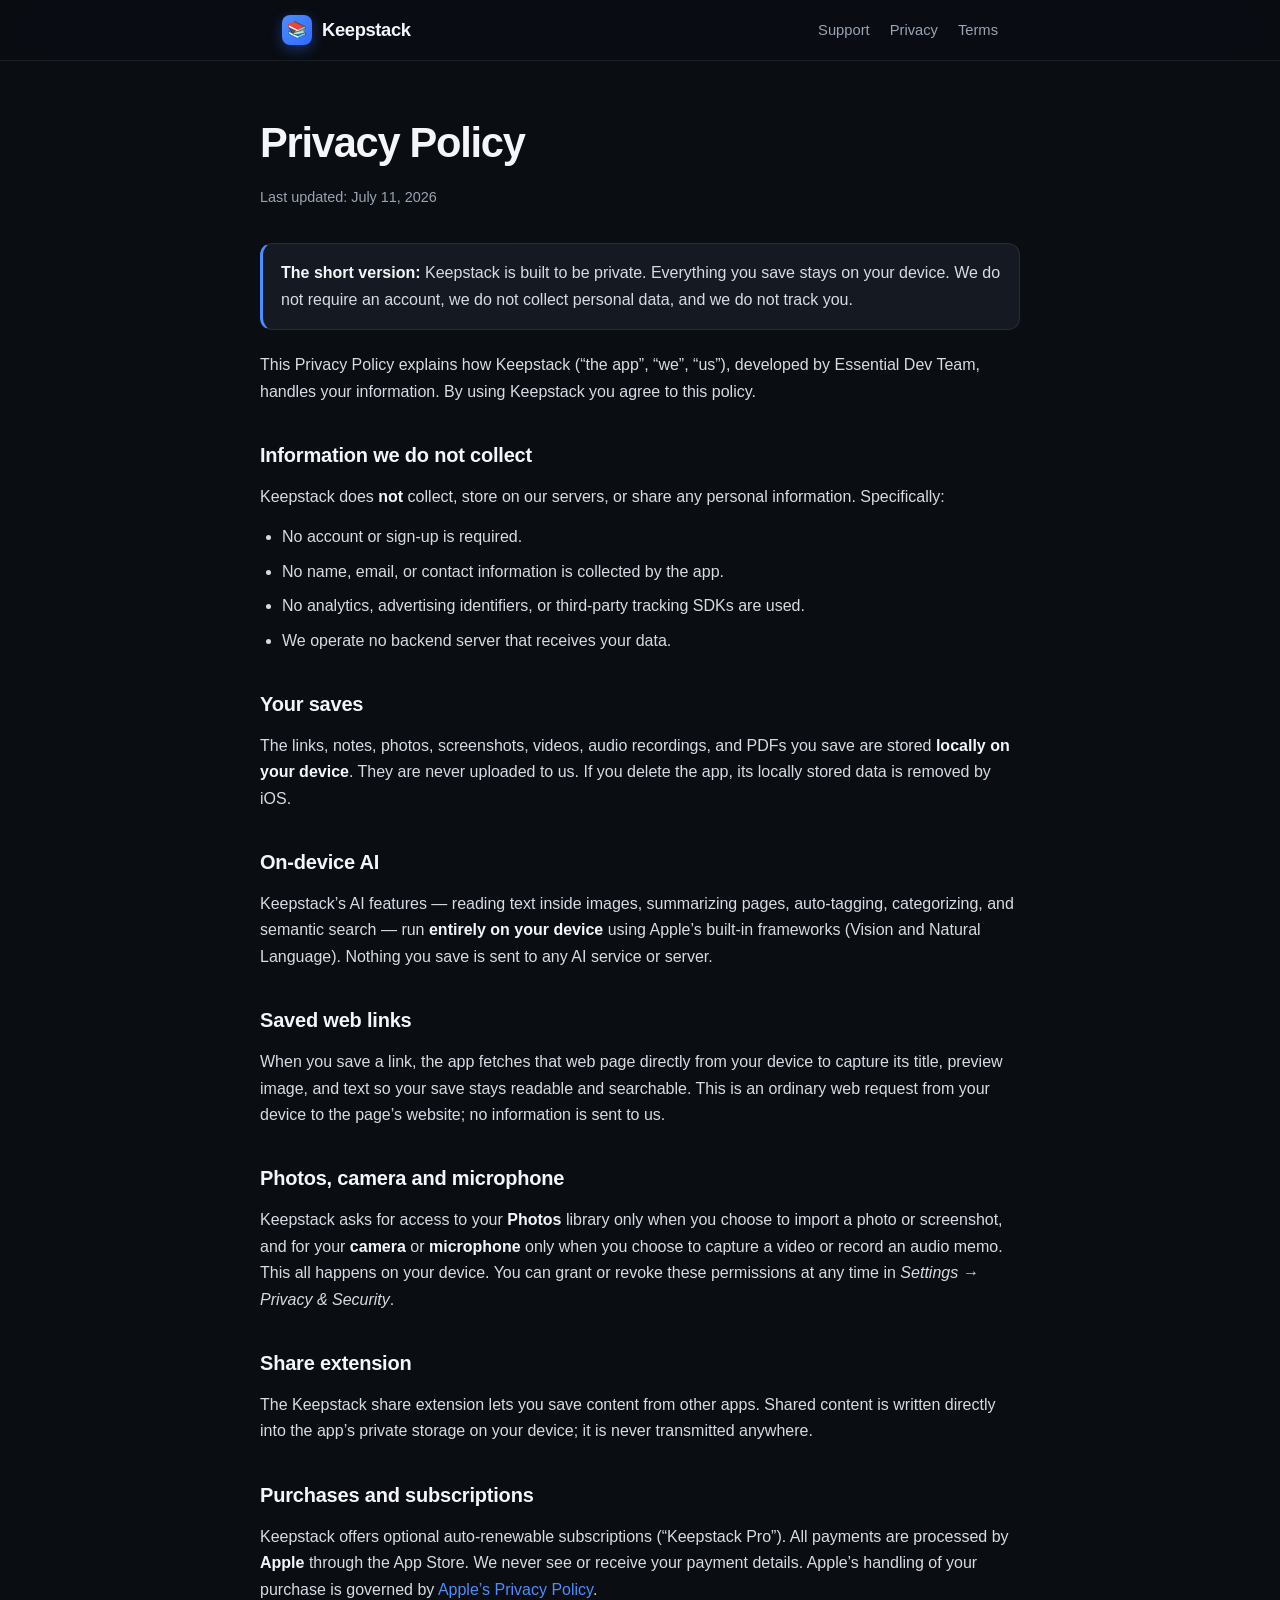
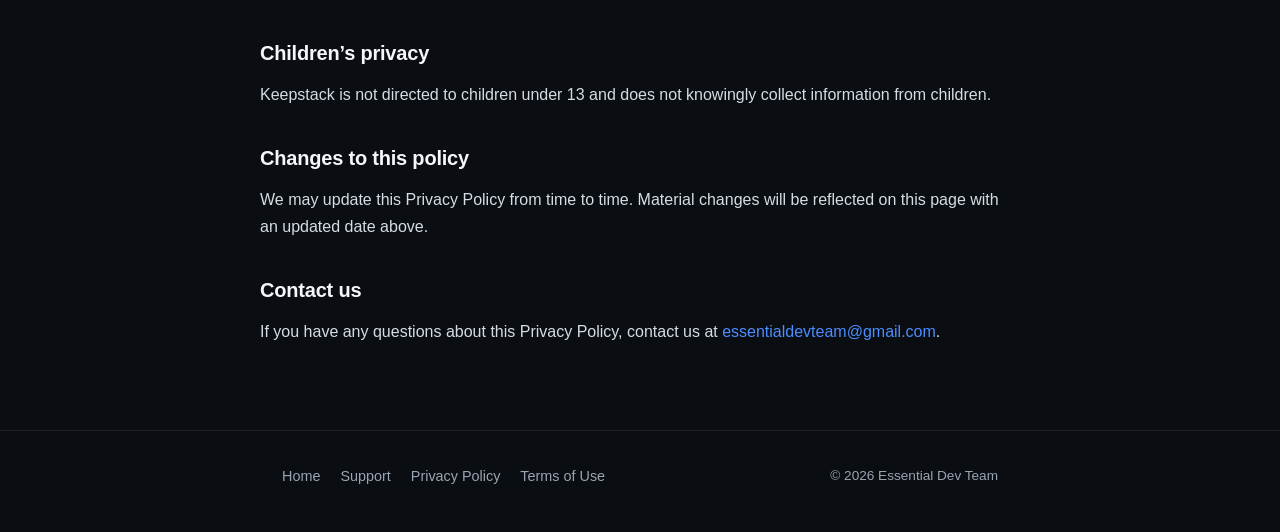
==== privacy.html @ 1ab6d8a2 "Keepstack website: index, support, privacy, terms" ====
<!doctype html>
<html lang="en">
<head>
  <meta charset="utf-8">
  <meta name="viewport" content="width=device-width, initial-scale=1">
  <title>Privacy Policy — Keepstack</title>
  <meta name="description" content="Keepstack privacy policy. Keepstack stores your saves on your device. No accounts, no tracking, no data collection.">
  <link rel="stylesheet" href="style.css">
</head>
<body>
  <header class="site">
    <div class="wrap nav">
      <a class="brand" href="index.html"><span class="logo">📚</span> Keepstack</a>
      <nav class="nav-links">
        <a href="support.html">Support</a>
        <a href="privacy.html">Privacy</a>
        <a href="terms.html">Terms</a>
      </nav>
    </div>
  </header>

  <main class="wrap doc">
    <h1>Privacy Policy</h1>
    <p class="updated">Last updated: July 11, 2026</p>

    <div class="callout">
      <strong>The short version:</strong> Keepstack is built to be private. Everything you save stays on your device. We do not require an account, we do not collect personal data, and we do not track you.
    </div>

    <p>This Privacy Policy explains how Keepstack (“the app”, “we”, “us”), developed by Essential Dev Team, handles your information. By using Keepstack you agree to this policy.</p>

    <h2>Information we do not collect</h2>
    <p>Keepstack does <strong>not</strong> collect, store on our servers, or share any personal information. Specifically:</p>
    <ul>
      <li>No account or sign-up is required.</li>
      <li>No name, email, or contact information is collected by the app.</li>
      <li>No analytics, advertising identifiers, or third-party tracking SDKs are used.</li>
      <li>We operate no backend server that receives your data.</li>
    </ul>

    <h2>Your saves</h2>
    <p>The links, notes, photos, screenshots, videos, audio recordings, and PDFs you save are stored <strong>locally on your device</strong>. They are never uploaded to us. If you delete the app, its locally stored data is removed by iOS.</p>

    <h2>On-device AI</h2>
    <p>Keepstack’s AI features — reading text inside images, summarizing pages, auto-tagging, categorizing, and semantic search — run <strong>entirely on your device</strong> using Apple’s built-in frameworks (Vision and Natural Language). Nothing you save is sent to any AI service or server.</p>

    <h2>Saved web links</h2>
    <p>When you save a link, the app fetches that web page directly from your device to capture its title, preview image, and text so your save stays readable and searchable. This is an ordinary web request from your device to the page’s website; no information is sent to us.</p>

    <h2>Photos, camera and microphone</h2>
    <p>Keepstack asks for access to your <strong>Photos</strong> library only when you choose to import a photo or screenshot, and for your <strong>camera</strong> or <strong>microphone</strong> only when you choose to capture a video or record an audio memo. This all happens on your device. You can grant or revoke these permissions at any time in <em>Settings → Privacy &amp; Security</em>.</p>

    <h2>Share extension</h2>
    <p>The Keepstack share extension lets you save content from other apps. Shared content is written directly into the app’s private storage on your device; it is never transmitted anywhere.</p>

    <h2>Purchases and subscriptions</h2>
    <p>Keepstack offers optional auto-renewable subscriptions (“Keepstack Pro”). All payments are processed by <strong>Apple</strong> through the App Store. We never see or receive your payment details. Apple’s handling of your purchase is governed by <a href="https://www.apple.com/legal/privacy/">Apple’s Privacy Policy</a>.</p>

    <h2>Children’s privacy</h2>
    <p>Keepstack is not directed to children under 13 and does not knowingly collect information from children.</p>

    <h2>Changes to this policy</h2>
    <p>We may update this Privacy Policy from time to time. Material changes will be reflected on this page with an updated date above.</p>

    <h2>Contact us</h2>
    <p>If you have any questions about this Privacy Policy, contact us at <a href="mailto:essentialdevteam@gmail.com">essentialdevteam@gmail.com</a>.</p>
  </main>

  <footer class="site">
    <div class="wrap foot-inner">
      <div class="foot-links">
        <a href="index.html">Home</a>
        <a href="support.html">Support</a>
        <a href="privacy.html">Privacy Policy</a>
        <a href="terms.html">Terms of Use</a>
      </div>
      <div class="foot-copy">© 2026 Essential Dev Team</div>
    </div>
  </footer>
</body>
</html>
---- style.css ----
:root {
  --bg: #0a0d12;
  --bg-2: #10141b;
  --card: #151a22;
  --border: rgba(255,255,255,0.08);
  --text: #f4f6fa;
  --muted: #9aa4b2;
  --blue: #4c8dff;
  --blue-2: #2f6bff;
  --radius: 16px;
  --maxw: 760px;
}

* { box-sizing: border-box; margin: 0; padding: 0; }

html { scroll-behavior: smooth; }

body {
  font-family: -apple-system, BlinkMacSystemFont, "SF Pro Text", "Segoe UI", Roboto, Helvetica, Arial, sans-serif;
  background: var(--bg);
  color: var(--text);
  line-height: 1.65;
  -webkit-font-smoothing: antialiased;
  overflow-x: hidden;
}

a { color: var(--blue); text-decoration: none; }
a:hover { text-decoration: underline; }

.wrap { max-width: var(--maxw); margin: 0 auto; padding: 0 22px; }

/* Header / nav */
header.site {
  position: sticky; top: 0; z-index: 10;
  background: rgba(10,13,18,0.8);
  backdrop-filter: saturate(160%) blur(18px);
  -webkit-backdrop-filter: saturate(160%) blur(18px);
  border-bottom: 1px solid var(--border);
}
.nav { display: flex; align-items: center; justify-content: space-between; height: 60px; }
.brand { display: flex; align-items: center; gap: 10px; font-weight: 800; font-size: 1.15rem; letter-spacing: -0.02em; color: var(--text); }
.brand:hover { text-decoration: none; }
.logo {
  width: 30px; height: 30px; border-radius: 8px;
  background: linear-gradient(135deg, var(--blue), var(--blue-2));
  display: grid; place-items: center; font-size: 16px;
  box-shadow: 0 4px 14px rgba(47,107,255,0.4);
}
.nav-links { display: flex; gap: 20px; font-size: 0.92rem; }
.nav-links a { color: var(--muted); }
.nav-links a:hover { color: var(--text); text-decoration: none; }

/* Hero */
.hero { text-align: center; padding: 80px 0 56px; }
.hero .badge {
  display: inline-block; font-size: 0.75rem; font-weight: 700; letter-spacing: 0.08em;
  text-transform: uppercase; color: var(--blue);
  background: rgba(76,141,255,0.12); border: 1px solid rgba(76,141,255,0.25);
  padding: 6px 14px; border-radius: 999px; margin-bottom: 22px;
}
.hero h1 { font-size: clamp(2.2rem, 6vw, 3.4rem); line-height: 1.08; letter-spacing: -0.03em; font-weight: 850; }
.hero p.lead { color: var(--muted); font-size: clamp(1.05rem, 2.5vw, 1.25rem); margin: 20px auto 0; max-width: 540px; }
.cta-row { display: flex; gap: 14px; justify-content: center; flex-wrap: wrap; margin-top: 34px; }
.btn {
  display: inline-flex; align-items: center; gap: 8px;
  font-weight: 700; font-size: 0.98rem; padding: 13px 22px; border-radius: 12px;
  transition: transform .15s ease, box-shadow .15s ease;
}
.btn:hover { text-decoration: none; transform: translateY(-1px); }
.btn-primary { background: linear-gradient(135deg, var(--blue), var(--blue-2)); color: #fff; box-shadow: 0 8px 22px rgba(47,107,255,0.35); }
.btn-ghost { background: var(--card); color: var(--text); border: 1px solid var(--border); }

/* Feature grid */
.features { display: grid; grid-template-columns: repeat(auto-fit, minmax(220px, 1fr)); gap: 16px; margin: 10px 0 40px; }
.feature { background: var(--card); border: 1px solid var(--border); border-radius: var(--radius); padding: 22px; }
.feature .ico { font-size: 26px; margin-bottom: 12px; }
.feature h3 { font-size: 1.05rem; margin-bottom: 6px; letter-spacing: -0.01em; }
.feature p { color: var(--muted); font-size: 0.92rem; }

/* Legal / doc pages */
.doc { padding: 48px 0 40px; }
.doc h1 { font-size: clamp(1.9rem, 5vw, 2.6rem); letter-spacing: -0.03em; margin-bottom: 8px; }
.doc .updated { color: var(--muted); font-size: 0.9rem; margin-bottom: 34px; }
.doc h2 { font-size: 1.25rem; margin: 34px 0 12px; letter-spacing: -0.01em; }
.doc p, .doc li { color: #d7dce4; font-size: 1rem; }
.doc p { margin-bottom: 14px; }
.doc ul { margin: 0 0 16px 22px; }
.doc li { margin-bottom: 8px; }
.doc strong { color: var(--text); }
.callout {
  background: var(--card); border: 1px solid var(--border); border-left: 3px solid var(--blue);
  border-radius: 12px; padding: 16px 18px; margin: 22px 0; color: #d7dce4;
}

/* Support cards */
.support-card {
  background: var(--card); border: 1px solid var(--border); border-radius: var(--radius);
  padding: 24px; margin-bottom: 16px;
}
.support-card h3 { margin-bottom: 6px; }
.support-card p { color: var(--muted); font-size: 0.95rem; }
.faq details { border-bottom: 1px solid var(--border); padding: 16px 0; }
.faq summary { cursor: pointer; font-weight: 650; list-style: none; display: flex; justify-content: space-between; align-items: center; }
.faq summary::-webkit-details-marker { display: none; }
.faq summary::after { content: "+"; color: var(--muted); font-size: 1.3rem; font-weight: 400; }
.faq details[open] summary::after { content: "\2013"; }
.faq p { color: var(--muted); margin-top: 12px; font-size: 0.95rem; }

/* Footer */
footer.site { border-top: 1px solid var(--border); padding: 34px 0 44px; margin-top: 30px; }
.foot-inner { display: flex; flex-wrap: wrap; gap: 14px 24px; justify-content: space-between; align-items: center; }
.foot-links { display: flex; gap: 20px; flex-wrap: wrap; font-size: 0.9rem; }
.foot-links a { color: var(--muted); }
.foot-copy { color: var(--muted); font-size: 0.85rem; }

@media (max-width: 560px) {
  .nav-links { gap: 14px; font-size: 0.85rem; }
  .hero { padding: 56px 0 40px; }
}
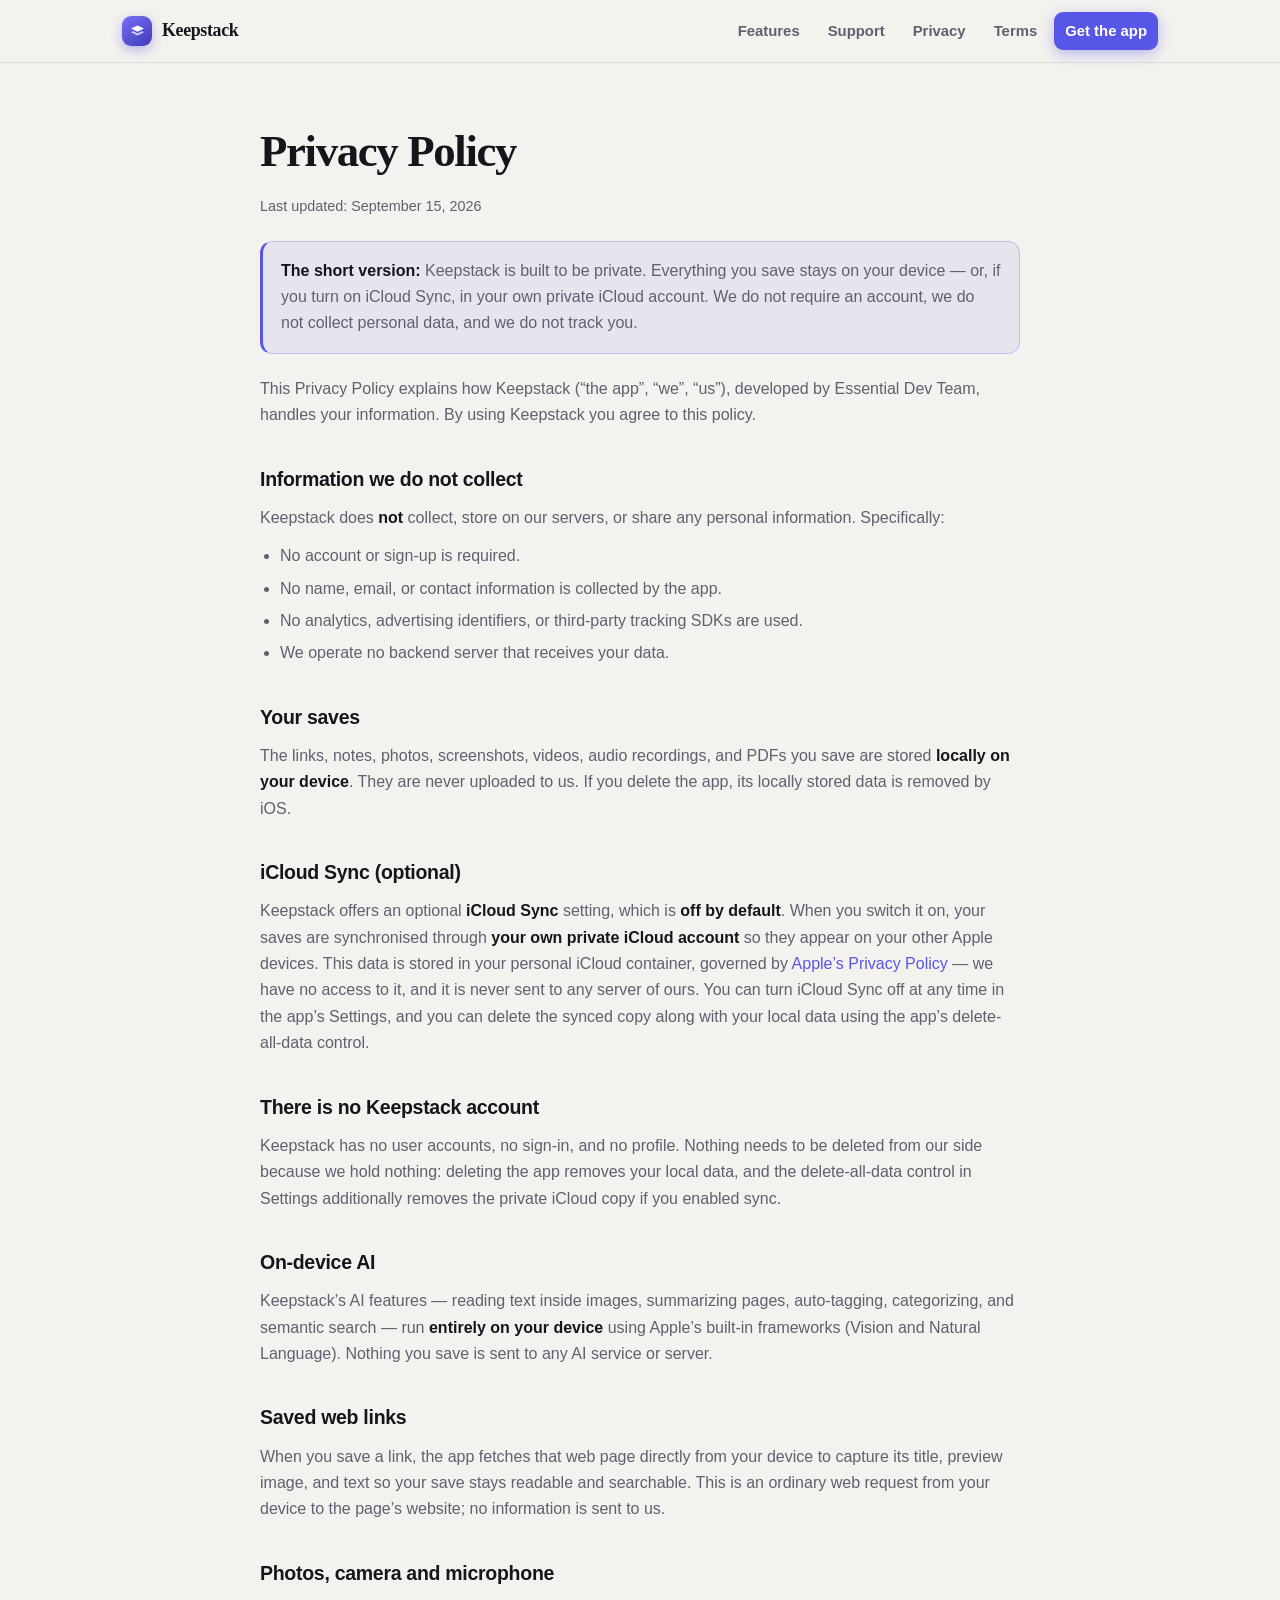
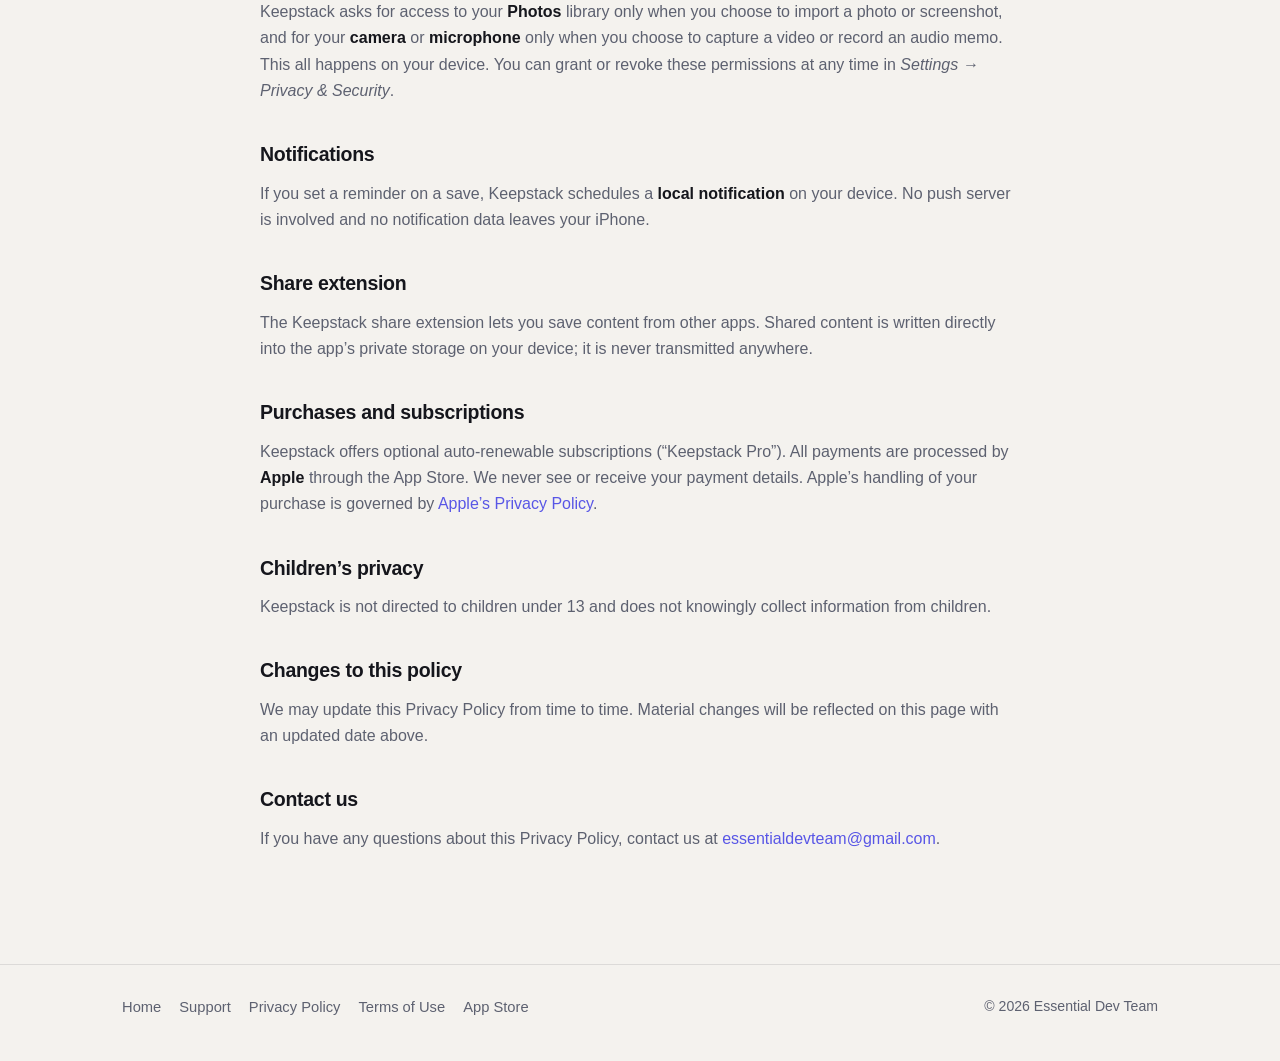
==== commit 73d59622: "Redesign site: screenshots, animation, brand purple, iCloud disclosure Visual rebuild of all four pa" ====
--- a/privacy.html
+++ b/privacy.html
@@ -4,27 +4,40 @@
   <meta charset="utf-8">
   <meta name="viewport" content="width=device-width, initial-scale=1">
   <title>Privacy Policy — Keepstack</title>
-  <meta name="description" content="Keepstack privacy policy. Keepstack stores your saves on your device. No accounts, no tracking, no data collection.">
+  <meta name="description" content="How Keepstack handles your information: no account, no tracking, no server. Saves stay on your device or in your own private iCloud.">
+  <meta name="theme-color" content="#5856E6">
+  <meta property="og:title" content="Privacy Policy — Keepstack">
+  <meta property="og:description" content="How Keepstack handles your information: no account, no tracking, no server. Saves stay on your device or in your own private iCloud.">
+  <meta property="og:type" content="website">
+  <meta property="og:url" content="https://snrgwa-bot.github.io/Keepstack/">
+  <meta property="og:image" content="https://snrgwa-bot.github.io/Keepstack/shots/1-library.png">
+  <meta name="twitter:card" content="summary_large_image">
+  <link rel="canonical" href="https://snrgwa-bot.github.io/Keepstack/privacy.html">
   <link rel="stylesheet" href="style.css">
+  <link rel="icon" href="data:image/svg+xml,<svg xmlns='http://www.w3.org/2000/svg' viewBox='0 0 100 100'><rect width='100' height='100' rx='24' fill='%235856E6'/><g fill='white'><path d='M50 18 82 34 50 50 18 34z'/><path d='M50 58 74 46l8 4-32 16-32-16 8-4z' opacity='.75'/></g></svg>">
 </head>
 <body>
   <header class="site">
     <div class="wrap nav">
-      <a class="brand" href="index.html"><span class="logo">📚</span> Keepstack</a>
+      <a class="brand" href="index.html">
+        <span class="logo"><svg viewBox="0 0 100 100" fill="#fff"><path d="M50 14 88 33 50 52 12 33z"/><path d="M50 62 76 49l12 6-38 19-38-19 12-6z" opacity=".75"/></svg></span>
+        Keepstack
+      </a>
       <nav class="nav-links">
+        <a class="only-wide" href="index.html#features">Features</a>
         <a href="support.html">Support</a>
         <a href="privacy.html">Privacy</a>
-        <a href="terms.html">Terms</a>
+        <a class="only-wide" href="terms.html">Terms</a>
+        <a class="cta" href="https://apps.apple.com/app/id6787906490">Get the app</a>
       </nav>
     </div>
   </header>
-
   <main class="wrap doc">
     <h1>Privacy Policy</h1>
-    <p class="updated">Last updated: July 11, 2026</p>
+    <p class="updated">Last updated: September 15, 2026</p>
 
     <div class="callout">
-      <strong>The short version:</strong> Keepstack is built to be private. Everything you save stays on your device. We do not require an account, we do not collect personal data, and we do not track you.
+      <strong>The short version:</strong> Keepstack is built to be private. Everything you save stays on your device — or, if you turn on iCloud Sync, in your own private iCloud account. We do not require an account, we do not collect personal data, and we do not track you.
     </div>
 
     <p>This Privacy Policy explains how Keepstack (“the app”, “we”, “us”), developed by Essential Dev Team, handles your information. By using Keepstack you agree to this policy.</p>
@@ -41,6 +54,12 @@
     <h2>Your saves</h2>
     <p>The links, notes, photos, screenshots, videos, audio recordings, and PDFs you save are stored <strong>locally on your device</strong>. They are never uploaded to us. If you delete the app, its locally stored data is removed by iOS.</p>
 
+    <h2>iCloud Sync (optional)</h2>
+    <p>Keepstack offers an optional <strong>iCloud Sync</strong> setting, which is <strong>off by default</strong>. When you switch it on, your saves are synchronised through <strong>your own private iCloud account</strong> so they appear on your other Apple devices. This data is stored in your personal iCloud container, governed by <a href="https://www.apple.com/legal/privacy/">Apple’s Privacy Policy</a> — we have no access to it, and it is never sent to any server of ours. You can turn iCloud Sync off at any time in the app’s Settings, and you can delete the synced copy along with your local data using the app’s delete-all-data control.</p>
+
+    <h2>There is no Keepstack account</h2>
+    <p>Keepstack has no user accounts, no sign-in, and no profile. Nothing needs to be deleted from our side because we hold nothing: deleting the app removes your local data, and the delete-all-data control in Settings additionally removes the private iCloud copy if you enabled sync.</p>
+
     <h2>On-device AI</h2>
     <p>Keepstack’s AI features — reading text inside images, summarizing pages, auto-tagging, categorizing, and semantic search — run <strong>entirely on your device</strong> using Apple’s built-in frameworks (Vision and Natural Language). Nothing you save is sent to any AI service or server.</p>
 
@@ -49,6 +68,9 @@
 
     <h2>Photos, camera and microphone</h2>
     <p>Keepstack asks for access to your <strong>Photos</strong> library only when you choose to import a photo or screenshot, and for your <strong>camera</strong> or <strong>microphone</strong> only when you choose to capture a video or record an audio memo. This all happens on your device. You can grant or revoke these permissions at any time in <em>Settings → Privacy &amp; Security</em>.</p>
+
+    <h2>Notifications</h2>
+    <p>If you set a reminder on a save, Keepstack schedules a <strong>local notification</strong> on your device. No push server is involved and no notification data leaves your iPhone.</p>
 
     <h2>Share extension</h2>
     <p>The Keepstack share extension lets you save content from other apps. Shared content is written directly into the app’s private storage on your device; it is never transmitted anywhere.</p>
@@ -65,7 +87,6 @@
     <h2>Contact us</h2>
     <p>If you have any questions about this Privacy Policy, contact us at <a href="mailto:essentialdevteam@gmail.com">essentialdevteam@gmail.com</a>.</p>
   </main>
-
   <footer class="site">
     <div class="wrap foot-inner">
       <div class="foot-links">
@@ -73,9 +94,27 @@
         <a href="support.html">Support</a>
         <a href="privacy.html">Privacy Policy</a>
         <a href="terms.html">Terms of Use</a>
+        <a href="https://apps.apple.com/app/id6787906490">App Store</a>
       </div>
       <div class="foot-copy">© 2026 Essential Dev Team</div>
     </div>
   </footer>
+
+  <script>
+    // Scroll reveal — respects Reduce Motion (the CSS already no-ops the transition).
+    (function () {
+      var els = document.querySelectorAll('.reveal');
+      if (!('IntersectionObserver' in window)) {
+        els.forEach(function (el) { el.classList.add('in'); });
+        return;
+      }
+      var io = new IntersectionObserver(function (entries) {
+        entries.forEach(function (e) {
+          if (e.isIntersecting) { e.target.classList.add('in'); io.unobserve(e.target); }
+        });
+      }, { rootMargin: '0px 0px -8% 0px', threshold: 0.08 });
+      els.forEach(function (el) { io.observe(el); });
+    })();
+  </script>
 </body>
 </html>
--- a/style.css
+++ b/style.css
@@ -1,19 +1,36 @@
+/* Keepstack — marketing site
+   Brand purple matches the app's AccentColor (#5856E6 / #7673F5 dark). */
+
 :root {
-  --bg: #0a0d12;
-  --bg-2: #10141b;
-  --card: #151a22;
-  --border: rgba(255,255,255,0.08);
-  --text: #f4f6fa;
-  --muted: #9aa4b2;
-  --blue: #4c8dff;
-  --blue-2: #2f6bff;
-  --radius: 16px;
-  --maxw: 760px;
+  --brand:        #5856E6;
+  --brand-2:      #7673F5;
+  --brand-deep:   #4038B8;
+  --bg:           #F4F2EE;   /* the app's warm bone ground */
+  --bg-2:         #FFFFFF;
+  --card:         #FFFFFF;
+  --border:       rgba(18,18,24,0.10);
+  --text:         #15161C;
+  --muted:        #5D6170;
+  --radius:       18px;
+  --radius-lg:    28px;
+  --maxw:         1080px;
+  --shadow:       0 1px 2px rgba(16,18,28,.05), 0 12px 32px rgba(16,18,28,.07);
+  --shadow-lg:    0 2px 6px rgba(16,18,28,.06), 0 30px 70px rgba(16,18,28,.14);
+}
+
+@media (prefers-color-scheme: dark) {
+  :root {
+    --brand: #7673F5; --brand-2: #9B93FF; --brand-deep: #5B55D6;
+    --bg: #0B0C11; --bg-2: #12141B; --card: #151822;
+    --border: rgba(255,255,255,0.10);
+    --text: #F3F4F8; --muted: #A2A8BA;
+    --shadow: 0 1px 2px rgba(0,0,0,.4), 0 12px 32px rgba(0,0,0,.35);
+    --shadow-lg: 0 2px 6px rgba(0,0,0,.5), 0 30px 70px rgba(0,0,0,.55);
+  }
 }
 
 * { box-sizing: border-box; margin: 0; padding: 0; }
-
-html { scroll-behavior: smooth; }
+html { scroll-behavior: smooth; -webkit-text-size-adjust: 100%; }
 
 body {
   font-family: -apple-system, BlinkMacSystemFont, "SF Pro Text", "Segoe UI", Roboto, Helvetica, Arial, sans-serif;
@@ -24,96 +41,248 @@
   overflow-x: hidden;
 }
 
-a { color: var(--blue); text-decoration: none; }
+a { color: var(--brand); text-decoration: none; }
 a:hover { text-decoration: underline; }
+img { max-width: 100%; display: block; }
 
 .wrap { max-width: var(--maxw); margin: 0 auto; padding: 0 22px; }
-
-/* Header / nav */
+.narrow { max-width: 760px; }
+
+/* ---------- Serif display face, like the app's headers ---------- */
+.serif {
+  font-family: "New York", ui-serif, Georgia, "Times New Roman", serif;
+  letter-spacing: -0.02em;
+}
+
+/* ---------- Header ---------- */
 header.site {
-  position: sticky; top: 0; z-index: 10;
-  background: rgba(10,13,18,0.8);
-  backdrop-filter: saturate(160%) blur(18px);
-  -webkit-backdrop-filter: saturate(160%) blur(18px);
+  position: sticky; top: 0; z-index: 30;
+  background: color-mix(in srgb, var(--bg) 80%, transparent);
+  backdrop-filter: saturate(180%) blur(20px);
+  -webkit-backdrop-filter: saturate(180%) blur(20px);
   border-bottom: 1px solid var(--border);
 }
-.nav { display: flex; align-items: center; justify-content: space-between; height: 60px; }
-.brand { display: flex; align-items: center; gap: 10px; font-weight: 800; font-size: 1.15rem; letter-spacing: -0.02em; color: var(--text); }
+.nav { display: flex; align-items: center; justify-content: space-between; height: 62px; gap: 16px; }
+.brand {
+  display: inline-flex; align-items: center; gap: 10px;
+  font-weight: 700; font-size: 1.12rem; color: var(--text); text-decoration: none;
+  font-family: "New York", ui-serif, Georgia, serif; letter-spacing: -0.02em;
+}
 .brand:hover { text-decoration: none; }
-.logo {
-  width: 30px; height: 30px; border-radius: 8px;
-  background: linear-gradient(135deg, var(--blue), var(--blue-2));
-  display: grid; place-items: center; font-size: 16px;
-  box-shadow: 0 4px 14px rgba(47,107,255,0.4);
-}
-.nav-links { display: flex; gap: 20px; font-size: 0.92rem; }
-.nav-links a { color: var(--muted); }
-.nav-links a:hover { color: var(--text); text-decoration: none; }
-
-/* Hero */
-.hero { text-align: center; padding: 80px 0 56px; }
-.hero .badge {
-  display: inline-block; font-size: 0.75rem; font-weight: 700; letter-spacing: 0.08em;
-  text-transform: uppercase; color: var(--blue);
-  background: rgba(76,141,255,0.12); border: 1px solid rgba(76,141,255,0.25);
-  padding: 6px 14px; border-radius: 999px; margin-bottom: 22px;
-}
-.hero h1 { font-size: clamp(2.2rem, 6vw, 3.4rem); line-height: 1.08; letter-spacing: -0.03em; font-weight: 850; }
-.hero p.lead { color: var(--muted); font-size: clamp(1.05rem, 2.5vw, 1.25rem); margin: 20px auto 0; max-width: 540px; }
-.cta-row { display: flex; gap: 14px; justify-content: center; flex-wrap: wrap; margin-top: 34px; }
+.brand .logo {
+  width: 30px; height: 30px; border-radius: 9px;
+  background: linear-gradient(145deg, var(--brand-2), var(--brand-deep));
+  display: grid; place-items: center; flex: 0 0 auto;
+  box-shadow: 0 4px 12px color-mix(in srgb, var(--brand) 40%, transparent);
+}
+.brand .logo svg { width: 17px; height: 17px; }
+.nav-links { display: flex; gap: 6px; align-items: center; }
+.nav-links a {
+  color: var(--muted); font-size: .93rem; font-weight: 550;
+  padding: 7px 11px; border-radius: 9px; text-decoration: none;
+  transition: background .18s ease, color .18s ease;
+}
+.nav-links a:hover { color: var(--text); background: color-mix(in srgb, var(--text) 7%, transparent); text-decoration: none; }
+.nav-links a.cta {
+  color: #fff; background: var(--brand);
+  box-shadow: 0 4px 14px color-mix(in srgb, var(--brand) 38%, transparent);
+}
+.nav-links a.cta:hover { background: var(--brand-deep); color: #fff; }
+@media (max-width: 560px) { .nav-links a.only-wide { display: none; } }
+
+/* ---------- Aurora backdrop (the app's onboarding vibe) ---------- */
+.aurora { position: absolute; inset: -20% 0 auto; height: 760px; z-index: -1; pointer-events: none;
+          filter: blur(90px); opacity: .55; overflow: hidden; }
+.aurora span { position: absolute; display: block; border-radius: 50%; max-width: 70vw; }
+.aurora .a1 { width: 460px; height: 460px; left: 4%;  top: 2%;  background: var(--brand); animation: drift1 19s ease-in-out infinite; }
+.aurora .a2 { width: 400px; height: 400px; right: 6%; top: 16%; background: #22B8C4;    animation: drift2 23s ease-in-out infinite; }
+.aurora .a3 { width: 340px; height: 340px; left: 30%; top: 30%; background: #E0567F;    animation: drift3 27s ease-in-out infinite; opacity: .75; }
+@media (prefers-color-scheme: dark) { .aurora { opacity: .42; } }
+
+@keyframes drift1 { 0%,100% { transform: translate3d(0,0,0) scale(1); } 50% { transform: translate3d(50px,34px,0) scale(1.09); } }
+@keyframes drift2 { 0%,100% { transform: translate3d(0,0,0) scale(1); } 50% { transform: translate3d(-44px,44px,0) scale(1.07); } }
+@keyframes drift3 { 0%,100% { transform: translate3d(0,0,0) scale(1); } 50% { transform: translate3d(30px,-38px,0) scale(1.12); } }
+
+/* ---------- Hero ---------- */
+.hero { position: relative; text-align: center; padding: 76px 0 26px; }
+.hero h1, .lead { overflow-wrap: break-word; }
+.badge {
+  display: inline-block; font-size: .78rem; font-weight: 700; letter-spacing: .07em;
+  text-transform: uppercase; color: var(--brand);
+  background: color-mix(in srgb, var(--brand) 12%, transparent);
+  border: 1px solid color-mix(in srgb, var(--brand) 26%, transparent);
+  padding: 6px 13px; border-radius: 999px;
+}
+.hero h1 {
+  font-family: "New York", ui-serif, Georgia, "Times New Roman", serif;
+  font-size: clamp(2rem, 8.4vw, 4.3rem);
+  line-height: 1.05; letter-spacing: -0.035em; font-weight: 700;
+  margin: 20px 0 16px;
+}
+.hero h1 em { font-style: normal; background: linear-gradient(120deg, var(--brand-2), var(--brand)); -webkit-background-clip: text; background-clip: text; color: transparent; }
+.lead { font-size: clamp(1.03rem, 2.1vw, 1.2rem); color: var(--muted); max-width: 620px; margin: 0 auto; }
+
+.cta-row { display: flex; gap: 12px; justify-content: center; flex-wrap: wrap; margin-top: 28px; }
 .btn {
-  display: inline-flex; align-items: center; gap: 8px;
-  font-weight: 700; font-size: 0.98rem; padding: 13px 22px; border-radius: 12px;
-  transition: transform .15s ease, box-shadow .15s ease;
-}
-.btn:hover { text-decoration: none; transform: translateY(-1px); }
-.btn-primary { background: linear-gradient(135deg, var(--blue), var(--blue-2)); color: #fff; box-shadow: 0 8px 22px rgba(47,107,255,0.35); }
-.btn-ghost { background: var(--card); color: var(--text); border: 1px solid var(--border); }
-
-/* Feature grid */
-.features { display: grid; grid-template-columns: repeat(auto-fit, minmax(220px, 1fr)); gap: 16px; margin: 10px 0 40px; }
-.feature { background: var(--card); border: 1px solid var(--border); border-radius: var(--radius); padding: 22px; }
-.feature .ico { font-size: 26px; margin-bottom: 12px; }
-.feature h3 { font-size: 1.05rem; margin-bottom: 6px; letter-spacing: -0.01em; }
-.feature p { color: var(--muted); font-size: 0.92rem; }
-
-/* Legal / doc pages */
-.doc { padding: 48px 0 40px; }
-.doc h1 { font-size: clamp(1.9rem, 5vw, 2.6rem); letter-spacing: -0.03em; margin-bottom: 8px; }
-.doc .updated { color: var(--muted); font-size: 0.9rem; margin-bottom: 34px; }
-.doc h2 { font-size: 1.25rem; margin: 34px 0 12px; letter-spacing: -0.01em; }
-.doc p, .doc li { color: #d7dce4; font-size: 1rem; }
-.doc p { margin-bottom: 14px; }
-.doc ul { margin: 0 0 16px 22px; }
-.doc li { margin-bottom: 8px; }
+  display: inline-flex; align-items: center; gap: 9px;
+  padding: 13px 22px; border-radius: 14px; font-weight: 650; font-size: 1rem;
+  text-decoration: none; border: 1px solid transparent;
+  transition: transform .18s ease, box-shadow .18s ease, background .18s ease;
+}
+.btn:hover { text-decoration: none; transform: translateY(-2px); }
+.btn-primary { background: var(--brand); color: #fff; box-shadow: 0 8px 24px color-mix(in srgb, var(--brand) 40%, transparent); }
+.btn-primary:hover { background: var(--brand-deep); color: #fff; box-shadow: 0 12px 30px color-mix(in srgb, var(--brand) 46%, transparent); }
+.btn-ghost { background: var(--card); color: var(--text); border-color: var(--border); box-shadow: var(--shadow); }
+.btn-ghost:hover { color: var(--text); }
+.note { font-size: .86rem; color: var(--muted); margin-top: 14px; }
+
+/* ---------- iPhone frame ---------- */
+.phone {
+  position: relative; width: 100%; max-width: 300px; margin: 0 auto;
+  aspect-ratio: 1206 / 2622;
+  border-radius: 44px; padding: 9px;
+  background: linear-gradient(160deg, #3A3D47, #16181E 45%, #34373F);
+  box-shadow: var(--shadow-lg);
+}
+.phone::after {   /* Dynamic Island */
+  content: ""; position: absolute; top: 20px; left: 50%; transform: translateX(-50%);
+  width: 30%; height: 20px; background: #06070A; border-radius: 999px; z-index: 2;
+}
+.phone img { width: 100%; height: 100%; object-fit: cover; border-radius: 36px; }
+
+.showcase { display: grid; grid-template-columns: repeat(3, 1fr); gap: 26px; align-items: start; margin: 26px 0 6px; }
+.showcase figure { display: flex; flex-direction: column; gap: 14px; }
+.showcase figcaption { text-align: center; font-size: .92rem; color: var(--muted); }
+.showcase figcaption b { display: block; color: var(--text); font-size: 1rem; font-weight: 650; }
+.showcase .lift { transform: translateY(-26px); }
+@media (max-width: 860px) {
+  .showcase { grid-template-columns: 1fr; gap: 42px; }
+  .showcase .lift { transform: none; }
+}
+
+/* the hero device gently floats */
+.float { animation: float 7s ease-in-out infinite; }
+@keyframes float { 0%,100% { transform: translateY(0); } 50% { transform: translateY(-12px); } }
+
+/* ---------- Sections ---------- */
+section { padding: 62px 0; }
+.section-head { text-align: center; max-width: 620px; margin: 0 auto 40px; }
+.section-head h2 {
+  font-family: "New York", ui-serif, Georgia, serif;
+  font-size: clamp(1.8rem, 4.2vw, 2.6rem); letter-spacing: -0.03em; line-height: 1.15; font-weight: 700;
+  text-wrap: balance;   /* stops "…things you / save" orphan lines */
+}
+.section-head p, .lead, .hero h1, .strip h2, .strip p { text-wrap: balance; }
+.section-head p { color: var(--muted); margin-top: 12px; }
+.eyebrow {
+  font-size: .76rem; font-weight: 700; letter-spacing: .12em; text-transform: uppercase;
+  color: var(--brand); margin-bottom: 10px;
+}
+
+/* ---------- Feature grid ---------- */
+.features { display: grid; grid-template-columns: repeat(3, 1fr); gap: 18px; }
+@media (max-width: 900px) { .features { grid-template-columns: repeat(2, 1fr); } }
+@media (max-width: 600px) { .features { grid-template-columns: 1fr; } }
+.feature {
+  background: var(--card); border: 1px solid var(--border);
+  border-radius: var(--radius); padding: 24px;
+  box-shadow: var(--shadow);
+  transition: transform .22s ease, box-shadow .22s ease;
+}
+.feature:hover { transform: translateY(-4px); box-shadow: var(--shadow-lg); }
+.feature .ico {
+  width: 42px; height: 42px; border-radius: 12px; display: grid; place-items: center;
+  background: color-mix(in srgb, var(--brand) 13%, transparent); color: var(--brand);
+  margin-bottom: 14px;
+}
+.feature .ico svg { width: 21px; height: 21px; }
+.feature h3 { font-size: 1.05rem; font-weight: 650; margin-bottom: 6px; letter-spacing: -0.01em; }
+.feature p { color: var(--muted); font-size: .95rem; }
+
+/* ---------- Steps ---------- */
+.steps { display: grid; grid-template-columns: repeat(3, 1fr); gap: 18px; counter-reset: step; }
+@media (max-width: 800px) { .steps { grid-template-columns: 1fr; } }
+.step { position: relative; padding: 26px 24px; background: var(--card); border: 1px solid var(--border); border-radius: var(--radius); box-shadow: var(--shadow); }
+.step::before {
+  counter-increment: step; content: counter(step);
+  display: grid; place-items: center; width: 30px; height: 30px; border-radius: 50%;
+  background: var(--brand); color: #fff; font-weight: 700; font-size: .9rem; margin-bottom: 12px;
+}
+.step h3 { font-size: 1.02rem; font-weight: 650; margin-bottom: 5px; }
+.step p { color: var(--muted); font-size: .95rem; }
+
+/* ---------- Privacy strip ---------- */
+.strip {
+  background: linear-gradient(135deg, var(--brand-deep), var(--brand) 55%, var(--brand-2));
+  border-radius: var(--radius-lg); padding: 46px 34px; text-align: center; color: #fff;
+  box-shadow: var(--shadow-lg);
+}
+.strip h2 { font-family: "New York", ui-serif, Georgia, serif; font-size: clamp(1.6rem, 4vw, 2.3rem); letter-spacing: -0.03em; margin-bottom: 12px; }
+.strip p { opacity: .93; max-width: 560px; margin: 0 auto; }
+.strip .btn-ghost { background: rgba(255,255,255,.14); color: #fff; border-color: rgba(255,255,255,.3); margin-top: 22px; backdrop-filter: blur(8px); }
+.strip .btn-ghost:hover { background: rgba(255,255,255,.22); color: #fff; }
+
+/* ---------- Pro / pricing ---------- */
+.plans { display: grid; grid-template-columns: repeat(2, 1fr); gap: 18px; max-width: 760px; margin: 0 auto; }
+@media (max-width: 700px) { .plans { grid-template-columns: 1fr; } }
+.plan { background: var(--card); border: 1px solid var(--border); border-radius: var(--radius); padding: 26px; box-shadow: var(--shadow); }
+.plan.featured { border-color: color-mix(in srgb, var(--brand) 50%, transparent); box-shadow: 0 0 0 1px color-mix(in srgb, var(--brand) 30%, transparent), var(--shadow-lg); }
+.plan h3 { font-size: 1.1rem; font-weight: 650; }
+.plan .price { font-size: 1.9rem; font-weight: 700; letter-spacing: -0.03em; margin: 8px 0 4px; }
+.plan .price span { font-size: .92rem; font-weight: 500; color: var(--muted); letter-spacing: 0; }
+.plan ul { list-style: none; margin-top: 16px; display: grid; gap: 9px; }
+.plan li { display: flex; gap: 9px; align-items: flex-start; font-size: .95rem; color: var(--muted); }
+.plan li svg { width: 17px; height: 17px; flex: 0 0 auto; margin-top: 3px; color: var(--brand); }
+
+/* ---------- FAQ ---------- */
+.faq { max-width: 760px; margin: 0 auto; display: grid; gap: 10px; }
+details {
+  background: var(--card); border: 1px solid var(--border); border-radius: 14px;
+  padding: 16px 20px; box-shadow: var(--shadow);
+}
+details summary { cursor: pointer; font-weight: 600; list-style: none; display: flex; justify-content: space-between; gap: 14px; align-items: center; }
+details summary::-webkit-details-marker { display: none; }
+details summary::after { content: "+"; color: var(--brand); font-size: 1.35rem; font-weight: 400; line-height: 1; transition: transform .2s ease; }
+details[open] summary::after { transform: rotate(45deg); }
+details p { color: var(--muted); font-size: .95rem; margin-top: 10px; }
+
+/* ---------- Doc pages ---------- */
+.doc { padding: 52px 0 70px; max-width: 760px; }
+.doc h1 { font-family: "New York", ui-serif, Georgia, serif; font-size: clamp(2rem, 5vw, 2.8rem); letter-spacing: -0.03em; }
+.doc .updated { color: var(--muted); font-size: .9rem; margin-top: 6px; }
+.doc h2 { font-size: 1.22rem; font-weight: 650; margin: 34px 0 10px; letter-spacing: -0.015em; }
+.doc h3 { font-size: 1.04rem; font-weight: 650; margin: 22px 0 6px; }
+.doc p, .doc li { color: var(--muted); }
+.doc p { margin-bottom: 12px; }
+.doc ul, .doc ol { margin: 0 0 14px 20px; display: grid; gap: 6px; }
 .doc strong { color: var(--text); }
 .callout {
-  background: var(--card); border: 1px solid var(--border); border-left: 3px solid var(--blue);
-  border-radius: 12px; padding: 16px 18px; margin: 22px 0; color: #d7dce4;
-}
-
-/* Support cards */
-.support-card {
+  background: color-mix(in srgb, var(--brand) 9%, transparent);
+  border: 1px solid color-mix(in srgb, var(--brand) 26%, transparent);
+  border-left: 3px solid var(--brand);
+  padding: 16px 18px; border-radius: 12px; margin: 22px 0; color: var(--muted);
+}
+.callout strong { color: var(--text); }
+.contact-card {
   background: var(--card); border: 1px solid var(--border); border-radius: var(--radius);
-  padding: 24px; margin-bottom: 16px;
-}
-.support-card h3 { margin-bottom: 6px; }
-.support-card p { color: var(--muted); font-size: 0.95rem; }
-.faq details { border-bottom: 1px solid var(--border); padding: 16px 0; }
-.faq summary { cursor: pointer; font-weight: 650; list-style: none; display: flex; justify-content: space-between; align-items: center; }
-.faq summary::-webkit-details-marker { display: none; }
-.faq summary::after { content: "+"; color: var(--muted); font-size: 1.3rem; font-weight: 400; }
-.faq details[open] summary::after { content: "\2013"; }
-.faq p { color: var(--muted); margin-top: 12px; font-size: 0.95rem; }
-
-/* Footer */
-footer.site { border-top: 1px solid var(--border); padding: 34px 0 44px; margin-top: 30px; }
-.foot-inner { display: flex; flex-wrap: wrap; gap: 14px 24px; justify-content: space-between; align-items: center; }
-.foot-links { display: flex; gap: 20px; flex-wrap: wrap; font-size: 0.9rem; }
-.foot-links a { color: var(--muted); }
-.foot-copy { color: var(--muted); font-size: 0.85rem; }
-
-@media (max-width: 560px) {
-  .nav-links { gap: 14px; font-size: 0.85rem; }
-  .hero { padding: 56px 0 40px; }
-}
+  padding: 24px; box-shadow: var(--shadow); margin: 22px 0;
+}
+
+/* ---------- Footer ---------- */
+footer.site { border-top: 1px solid var(--border); padding: 30px 0 42px; margin-top: 30px; }
+.foot-inner { display: flex; justify-content: space-between; align-items: center; gap: 16px; flex-wrap: wrap; }
+.foot-links { display: flex; gap: 18px; flex-wrap: wrap; }
+.foot-links a { color: var(--muted); font-size: .92rem; }
+.foot-links a:hover { color: var(--text); }
+.foot-copy { color: var(--muted); font-size: .88rem; }
+
+/* ---------- Scroll reveal ---------- */
+.reveal { opacity: 0; transform: translateY(24px); transition: opacity .7s cubic-bezier(.22,.8,.3,1), transform .7s cubic-bezier(.22,.8,.3,1); }
+.reveal.in { opacity: 1; transform: none; }
+.reveal.d1 { transition-delay: .09s; } .reveal.d2 { transition-delay: .18s; } .reveal.d3 { transition-delay: .27s; }
+
+@media (prefers-reduced-motion: reduce) {
+  * { animation: none !important; scroll-behavior: auto !important; }
+  .reveal { opacity: 1; transform: none; transition: none; }
+  .float, .aurora span { animation: none !important; }
+}
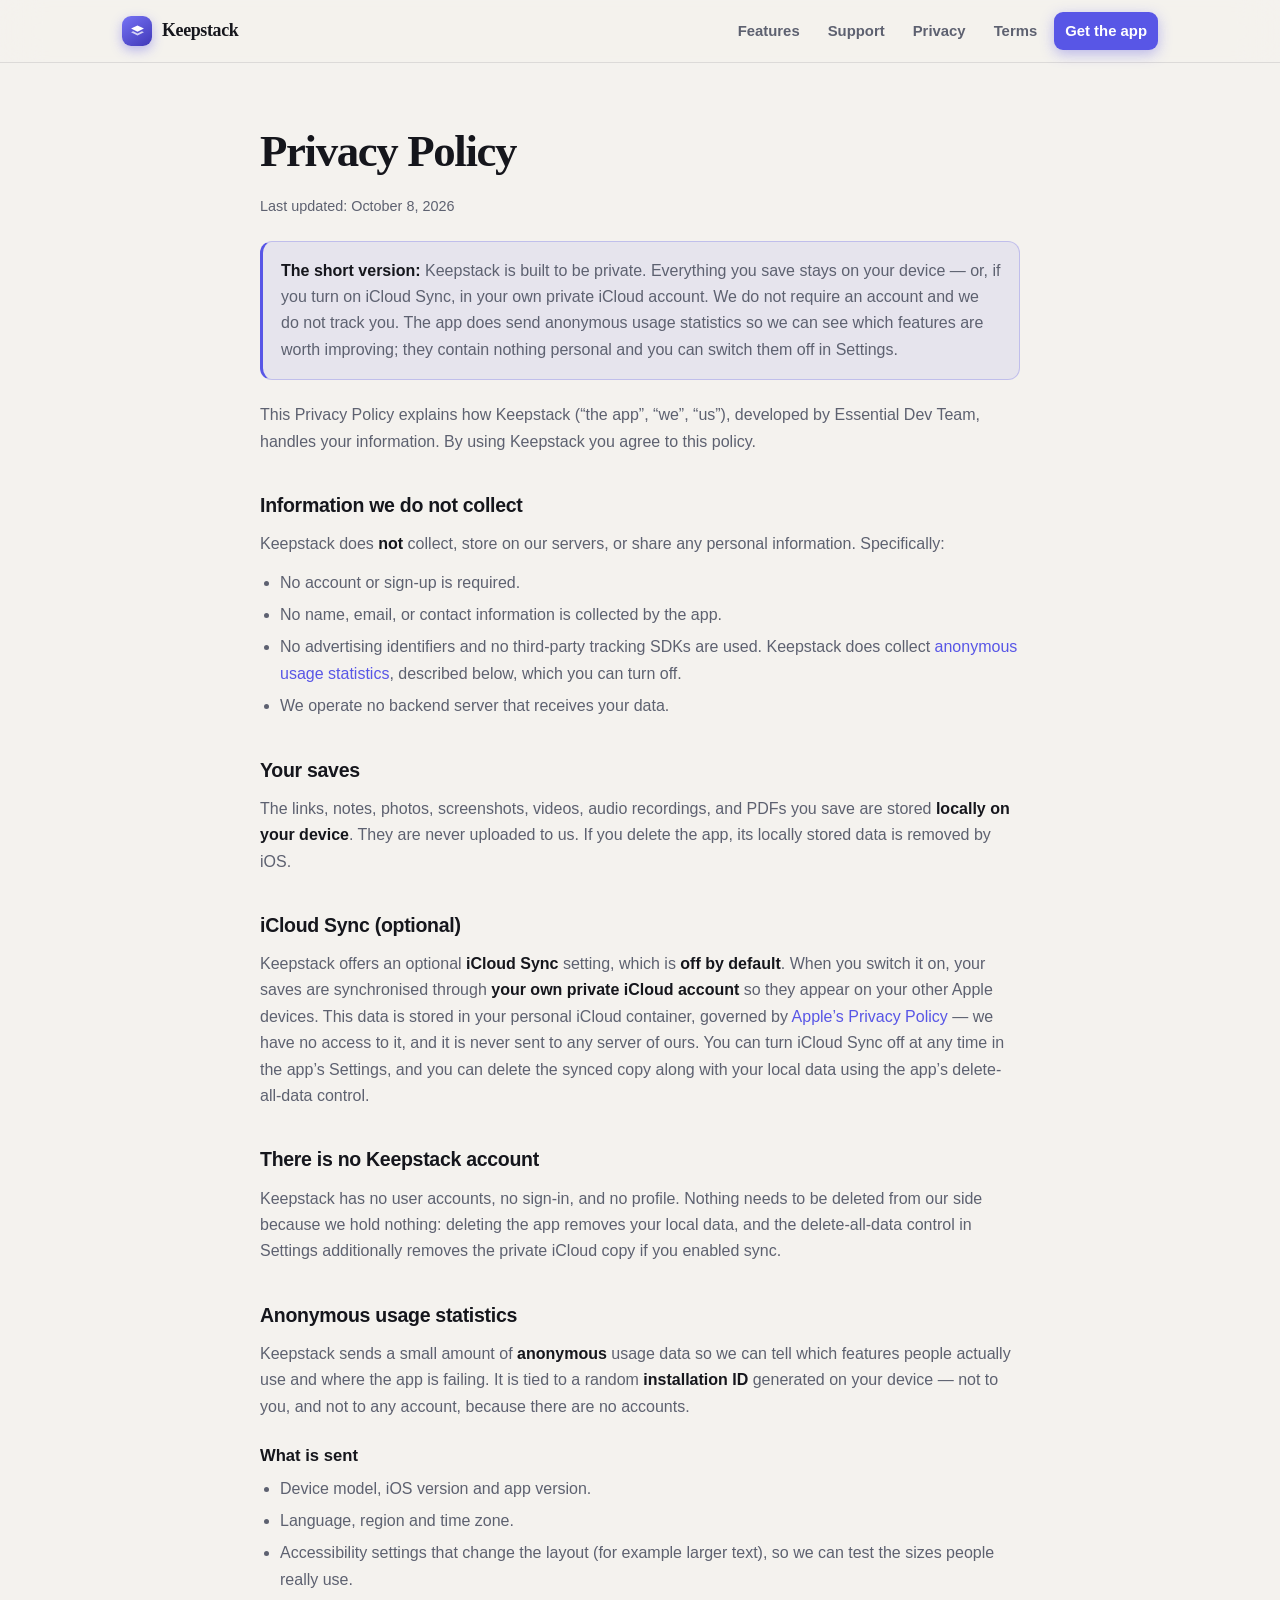
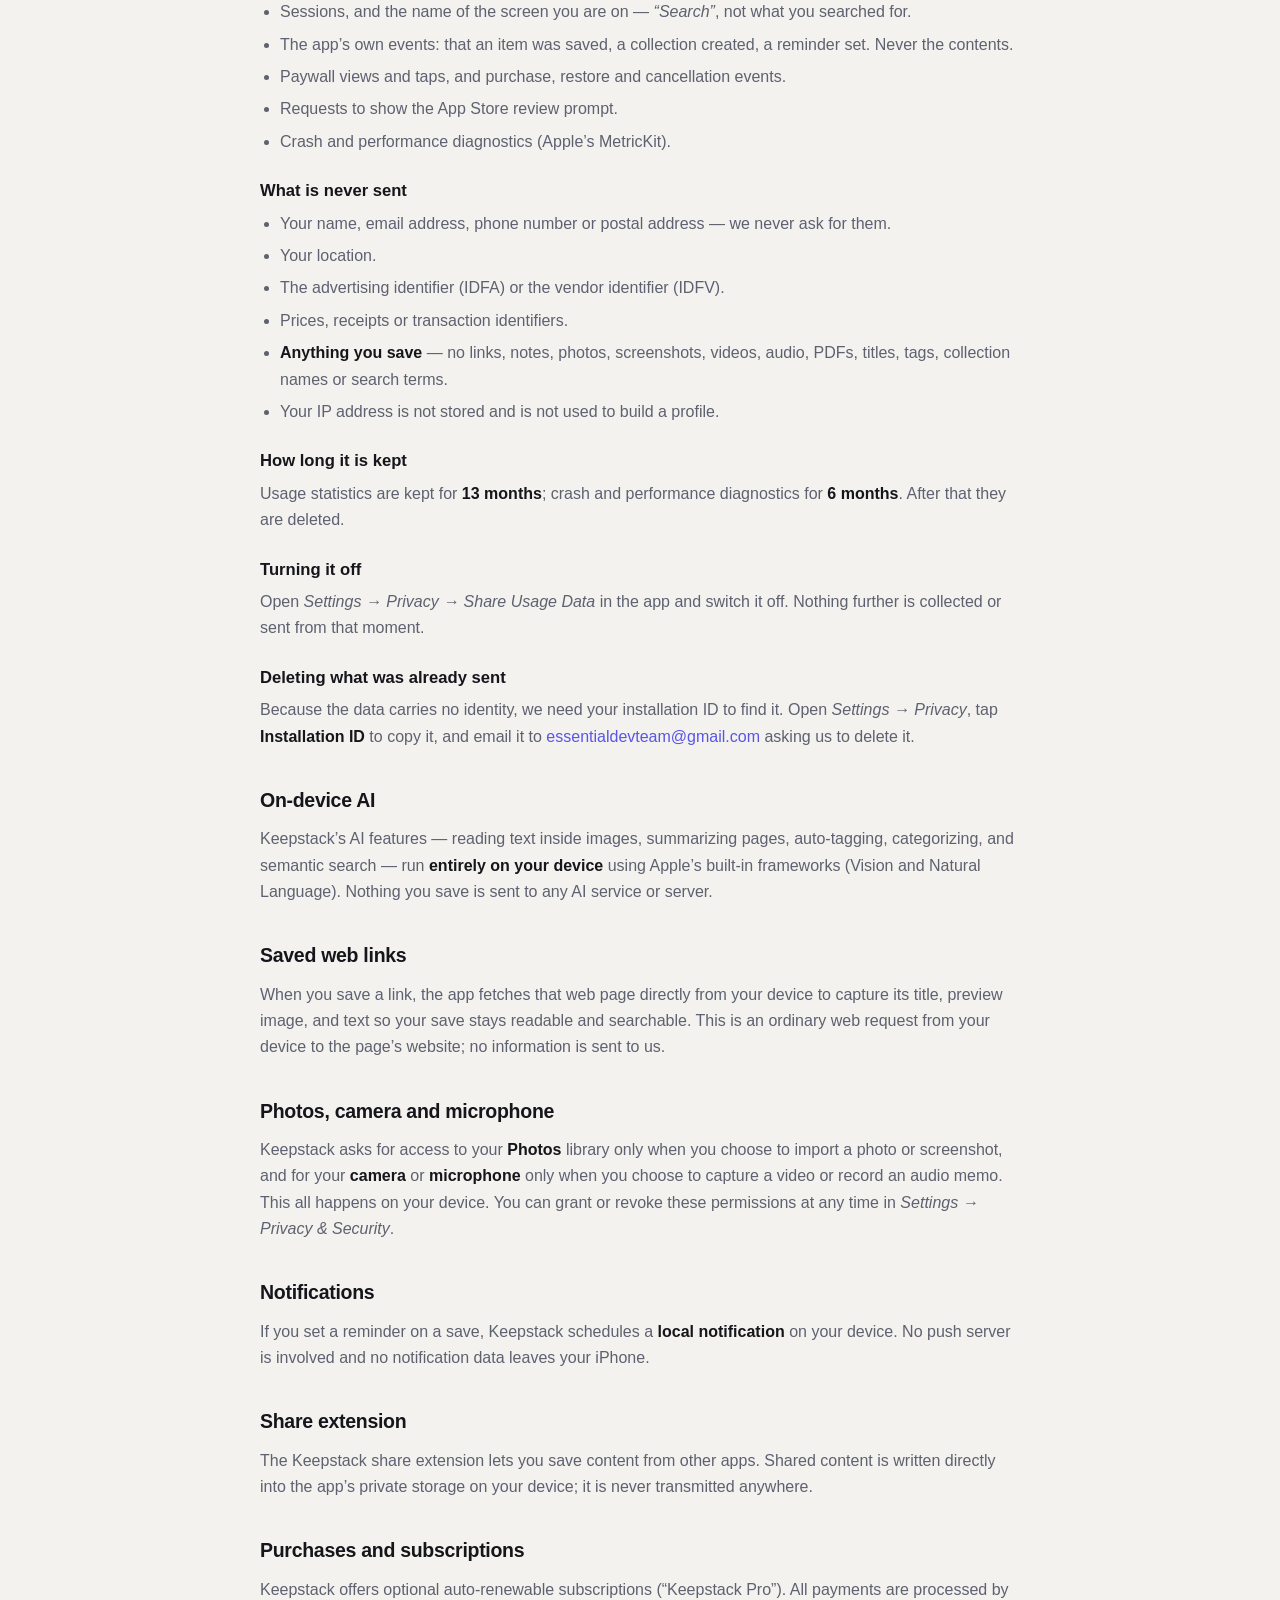
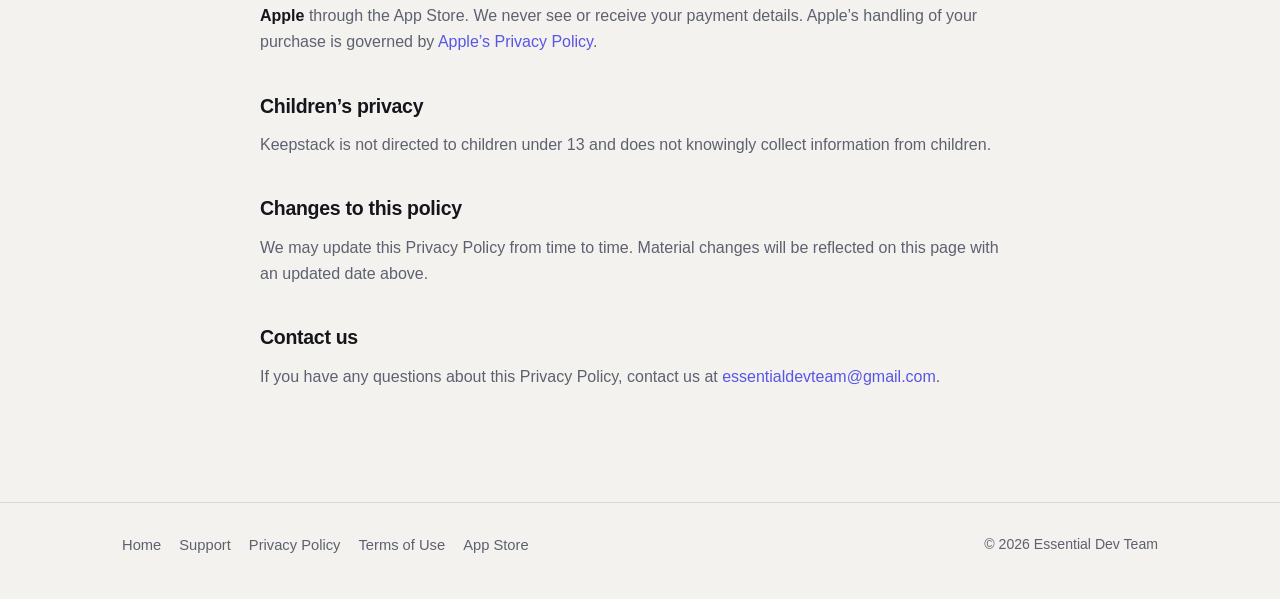
==== commit 7d778cf3: "Disclose anonymous usage statistics (EDTAnalyticsKit) Keepstack 1.3 adds in-house anonymous analytic" ====
--- a/privacy.html
+++ b/privacy.html
@@ -34,10 +34,10 @@
   </header>
   <main class="wrap doc">
     <h1>Privacy Policy</h1>
-    <p class="updated">Last updated: September 15, 2026</p>
+    <p class="updated">Last updated: October 8, 2026</p>
 
     <div class="callout">
-      <strong>The short version:</strong> Keepstack is built to be private. Everything you save stays on your device — or, if you turn on iCloud Sync, in your own private iCloud account. We do not require an account, we do not collect personal data, and we do not track you.
+      <strong>The short version:</strong> Keepstack is built to be private. Everything you save stays on your device — or, if you turn on iCloud Sync, in your own private iCloud account. We do not require an account and we do not track you. The app does send anonymous usage statistics so we can see which features are worth improving; they contain nothing personal and you can switch them off in Settings.
     </div>
 
     <p>This Privacy Policy explains how Keepstack (“the app”, “we”, “us”), developed by Essential Dev Team, handles your information. By using Keepstack you agree to this policy.</p>
@@ -47,7 +47,7 @@
     <ul>
       <li>No account or sign-up is required.</li>
       <li>No name, email, or contact information is collected by the app.</li>
-      <li>No analytics, advertising identifiers, or third-party tracking SDKs are used.</li>
+      <li>No advertising identifiers and no third-party tracking SDKs are used. Keepstack does collect <a href="#usage">anonymous usage statistics</a>, described below, which you can turn off.</li>
       <li>We operate no backend server that receives your data.</li>
     </ul>
 
@@ -59,6 +59,41 @@
 
     <h2>There is no Keepstack account</h2>
     <p>Keepstack has no user accounts, no sign-in, and no profile. Nothing needs to be deleted from our side because we hold nothing: deleting the app removes your local data, and the delete-all-data control in Settings additionally removes the private iCloud copy if you enabled sync.</p>
+
+
+    <h2 id="usage">Anonymous usage statistics</h2>
+    <p>Keepstack sends a small amount of <strong>anonymous</strong> usage data so we can tell which features people actually use and where the app is failing. It is tied to a random <strong>installation ID</strong> generated on your device — not to you, and not to any account, because there are no accounts.</p>
+
+    <h3>What is sent</h3>
+    <ul>
+      <li>Device model, iOS version and app version.</li>
+      <li>Language, region and time zone.</li>
+      <li>Accessibility settings that change the layout (for example larger text), so we can test the sizes people really use.</li>
+      <li>Sessions, and the name of the screen you are on — <em>“Search”</em>, not what you searched for.</li>
+      <li>The app’s own events: that an item was saved, a collection created, a reminder set. Never the contents.</li>
+      <li>Paywall views and taps, and purchase, restore and cancellation events.</li>
+      <li>Requests to show the App Store review prompt.</li>
+      <li>Crash and performance diagnostics (Apple’s MetricKit).</li>
+    </ul>
+
+    <h3>What is never sent</h3>
+    <ul>
+      <li>Your name, email address, phone number or postal address — we never ask for them.</li>
+      <li>Your location.</li>
+      <li>The advertising identifier (IDFA) or the vendor identifier (IDFV).</li>
+      <li>Prices, receipts or transaction identifiers.</li>
+      <li><strong>Anything you save</strong> — no links, notes, photos, screenshots, videos, audio, PDFs, titles, tags, collection names or search terms.</li>
+      <li>Your IP address is not stored and is not used to build a profile.</li>
+    </ul>
+
+    <h3>How long it is kept</h3>
+    <p>Usage statistics are kept for <strong>13 months</strong>; crash and performance diagnostics for <strong>6 months</strong>. After that they are deleted.</p>
+
+    <h3>Turning it off</h3>
+    <p>Open <em>Settings → Privacy → Share Usage Data</em> in the app and switch it off. Nothing further is collected or sent from that moment.</p>
+
+    <h3>Deleting what was already sent</h3>
+    <p>Because the data carries no identity, we need your installation ID to find it. Open <em>Settings → Privacy</em>, tap <strong>Installation ID</strong> to copy it, and email it to <a href="mailto:essentialdevteam@gmail.com?subject=Keepstack%20data%20deletion">essentialdevteam@gmail.com</a> asking us to delete it.</p>
 
     <h2>On-device AI</h2>
     <p>Keepstack’s AI features — reading text inside images, summarizing pages, auto-tagging, categorizing, and semantic search — run <strong>entirely on your device</strong> using Apple’s built-in frameworks (Vision and Natural Language). Nothing you save is sent to any AI service or server.</p>
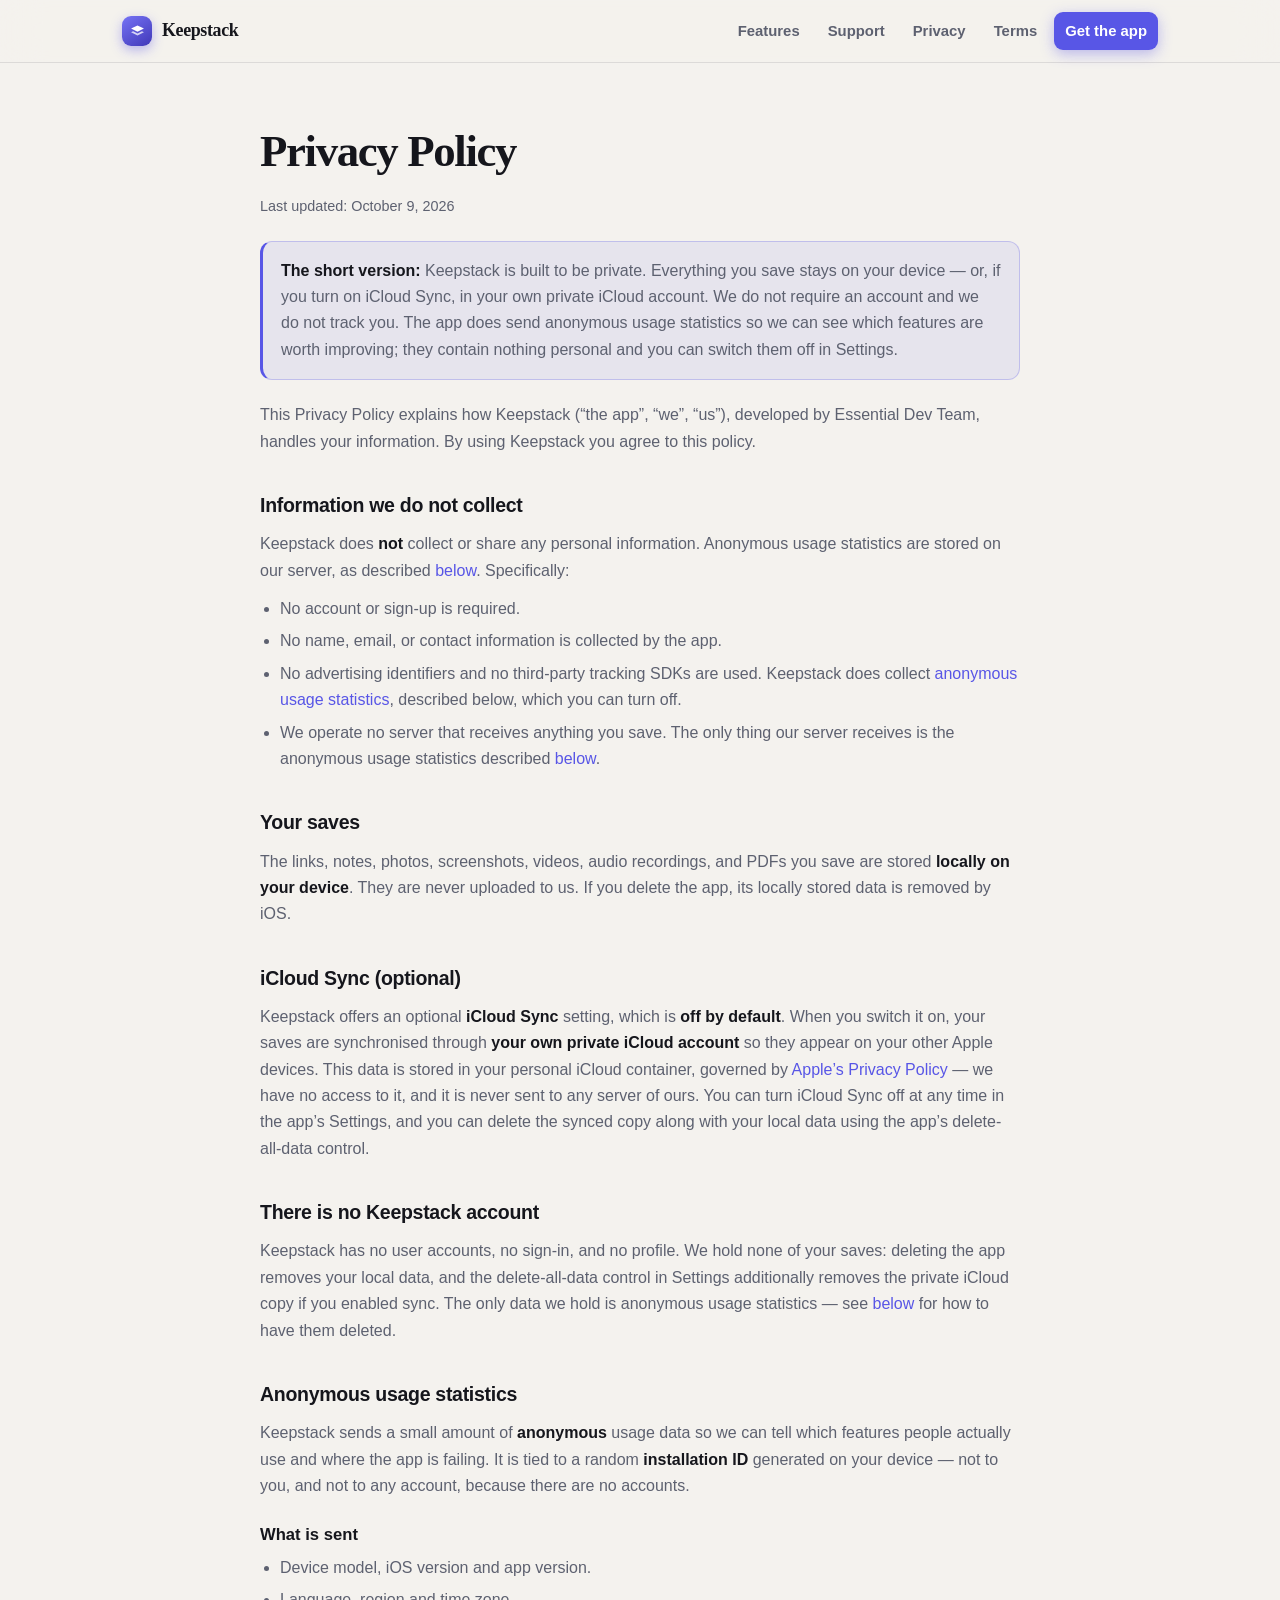
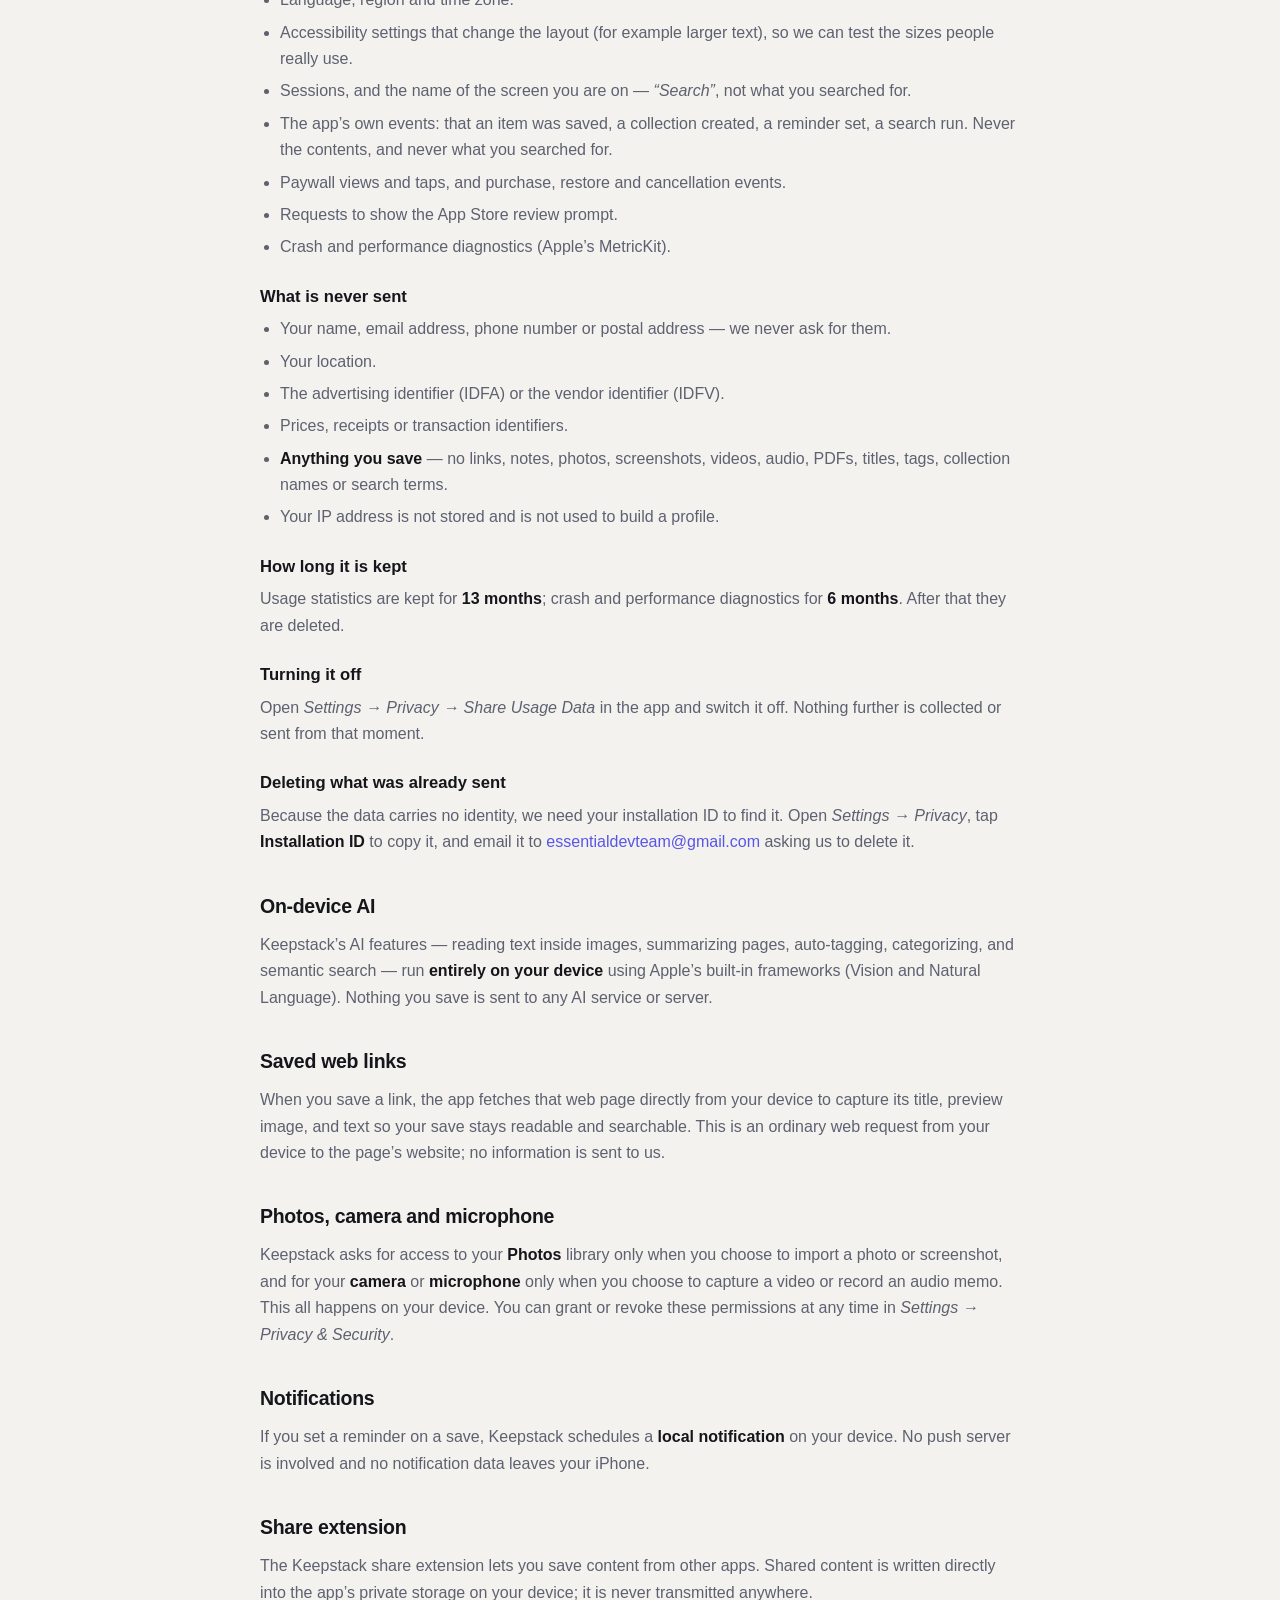
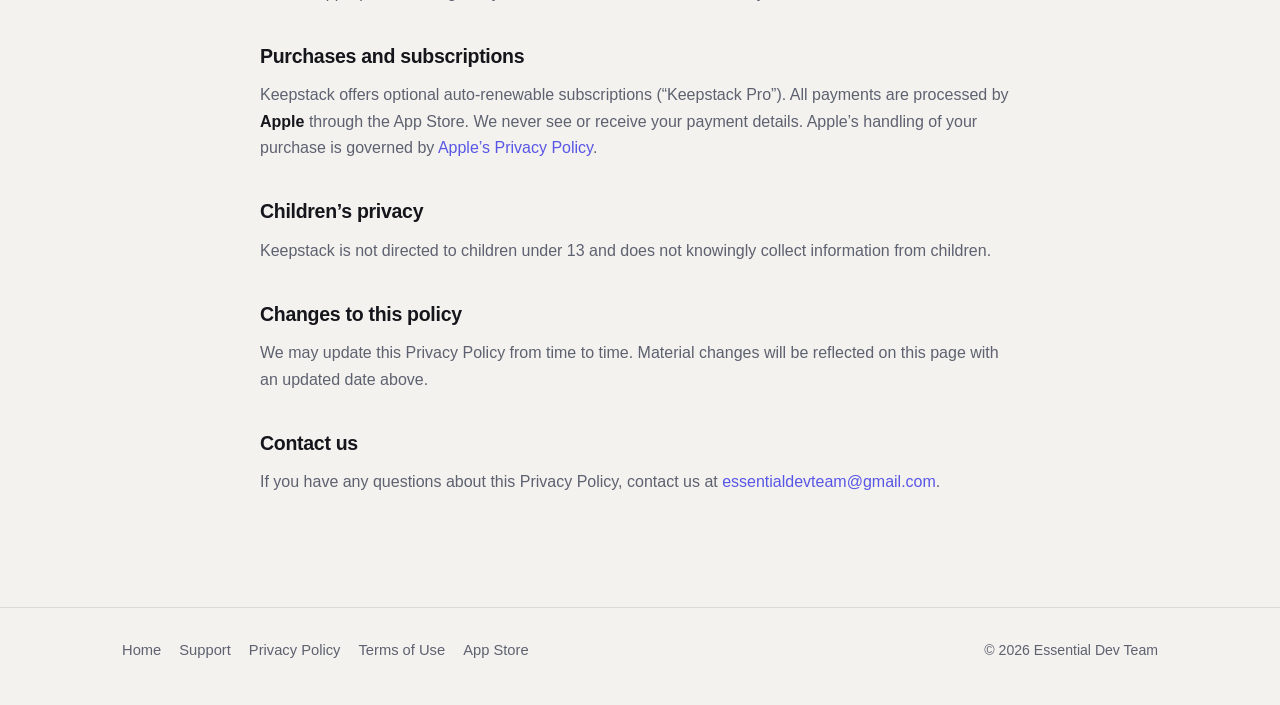
==== commit 955321af: "Correct the no-server claims now that anonymous usage stats reach our server Co-Authored-By: Claude " ====
--- a/privacy.html
+++ b/privacy.html
@@ -4,10 +4,10 @@
   <meta charset="utf-8">
   <meta name="viewport" content="width=device-width, initial-scale=1">
   <title>Privacy Policy — Keepstack</title>
-  <meta name="description" content="How Keepstack handles your information: no account, no tracking, no server. Saves stay on your device or in your own private iCloud.">
+  <meta name="description" content="How Keepstack handles your information: no account, no tracking, and nothing you save reaches our server. Saves stay on your device or in your own private iCloud.">
   <meta name="theme-color" content="#5856E6">
   <meta property="og:title" content="Privacy Policy — Keepstack">
-  <meta property="og:description" content="How Keepstack handles your information: no account, no tracking, no server. Saves stay on your device or in your own private iCloud.">
+  <meta property="og:description" content="How Keepstack handles your information: no account, no tracking, and nothing you save reaches our server. Saves stay on your device or in your own private iCloud.">
   <meta property="og:type" content="website">
   <meta property="og:url" content="https://snrgwa-bot.github.io/Keepstack/">
   <meta property="og:image" content="https://snrgwa-bot.github.io/Keepstack/shots/1-library.png">
@@ -34,7 +34,7 @@
   </header>
   <main class="wrap doc">
     <h1>Privacy Policy</h1>
-    <p class="updated">Last updated: October 8, 2026</p>
+    <p class="updated">Last updated: October 9, 2026</p>
 
     <div class="callout">
       <strong>The short version:</strong> Keepstack is built to be private. Everything you save stays on your device — or, if you turn on iCloud Sync, in your own private iCloud account. We do not require an account and we do not track you. The app does send anonymous usage statistics so we can see which features are worth improving; they contain nothing personal and you can switch them off in Settings.
@@ -43,12 +43,12 @@
     <p>This Privacy Policy explains how Keepstack (“the app”, “we”, “us”), developed by Essential Dev Team, handles your information. By using Keepstack you agree to this policy.</p>
 
     <h2>Information we do not collect</h2>
-    <p>Keepstack does <strong>not</strong> collect, store on our servers, or share any personal information. Specifically:</p>
+    <p>Keepstack does <strong>not</strong> collect or share any personal information. Anonymous usage statistics are stored on our server, as described <a href="#usage">below</a>. Specifically:</p>
     <ul>
       <li>No account or sign-up is required.</li>
       <li>No name, email, or contact information is collected by the app.</li>
       <li>No advertising identifiers and no third-party tracking SDKs are used. Keepstack does collect <a href="#usage">anonymous usage statistics</a>, described below, which you can turn off.</li>
-      <li>We operate no backend server that receives your data.</li>
+      <li>We operate no server that receives anything you save. The only thing our server receives is the anonymous usage statistics described <a href="#usage">below</a>.</li>
     </ul>
 
     <h2>Your saves</h2>
@@ -58,7 +58,7 @@
     <p>Keepstack offers an optional <strong>iCloud Sync</strong> setting, which is <strong>off by default</strong>. When you switch it on, your saves are synchronised through <strong>your own private iCloud account</strong> so they appear on your other Apple devices. This data is stored in your personal iCloud container, governed by <a href="https://www.apple.com/legal/privacy/">Apple’s Privacy Policy</a> — we have no access to it, and it is never sent to any server of ours. You can turn iCloud Sync off at any time in the app’s Settings, and you can delete the synced copy along with your local data using the app’s delete-all-data control.</p>
 
     <h2>There is no Keepstack account</h2>
-    <p>Keepstack has no user accounts, no sign-in, and no profile. Nothing needs to be deleted from our side because we hold nothing: deleting the app removes your local data, and the delete-all-data control in Settings additionally removes the private iCloud copy if you enabled sync.</p>
+    <p>Keepstack has no user accounts, no sign-in, and no profile. We hold none of your saves: deleting the app removes your local data, and the delete-all-data control in Settings additionally removes the private iCloud copy if you enabled sync. The only data we hold is anonymous usage statistics — see <a href="#usage">below</a> for how to have them deleted.</p>
 
 
     <h2 id="usage">Anonymous usage statistics</h2>
@@ -70,7 +70,7 @@
       <li>Language, region and time zone.</li>
       <li>Accessibility settings that change the layout (for example larger text), so we can test the sizes people really use.</li>
       <li>Sessions, and the name of the screen you are on — <em>“Search”</em>, not what you searched for.</li>
-      <li>The app’s own events: that an item was saved, a collection created, a reminder set. Never the contents.</li>
+      <li>The app’s own events: that an item was saved, a collection created, a reminder set, a search run. Never the contents, and never what you searched for.</li>
       <li>Paywall views and taps, and purchase, restore and cancellation events.</li>
       <li>Requests to show the App Store review prompt.</li>
       <li>Crash and performance diagnostics (Apple’s MetricKit).</li>
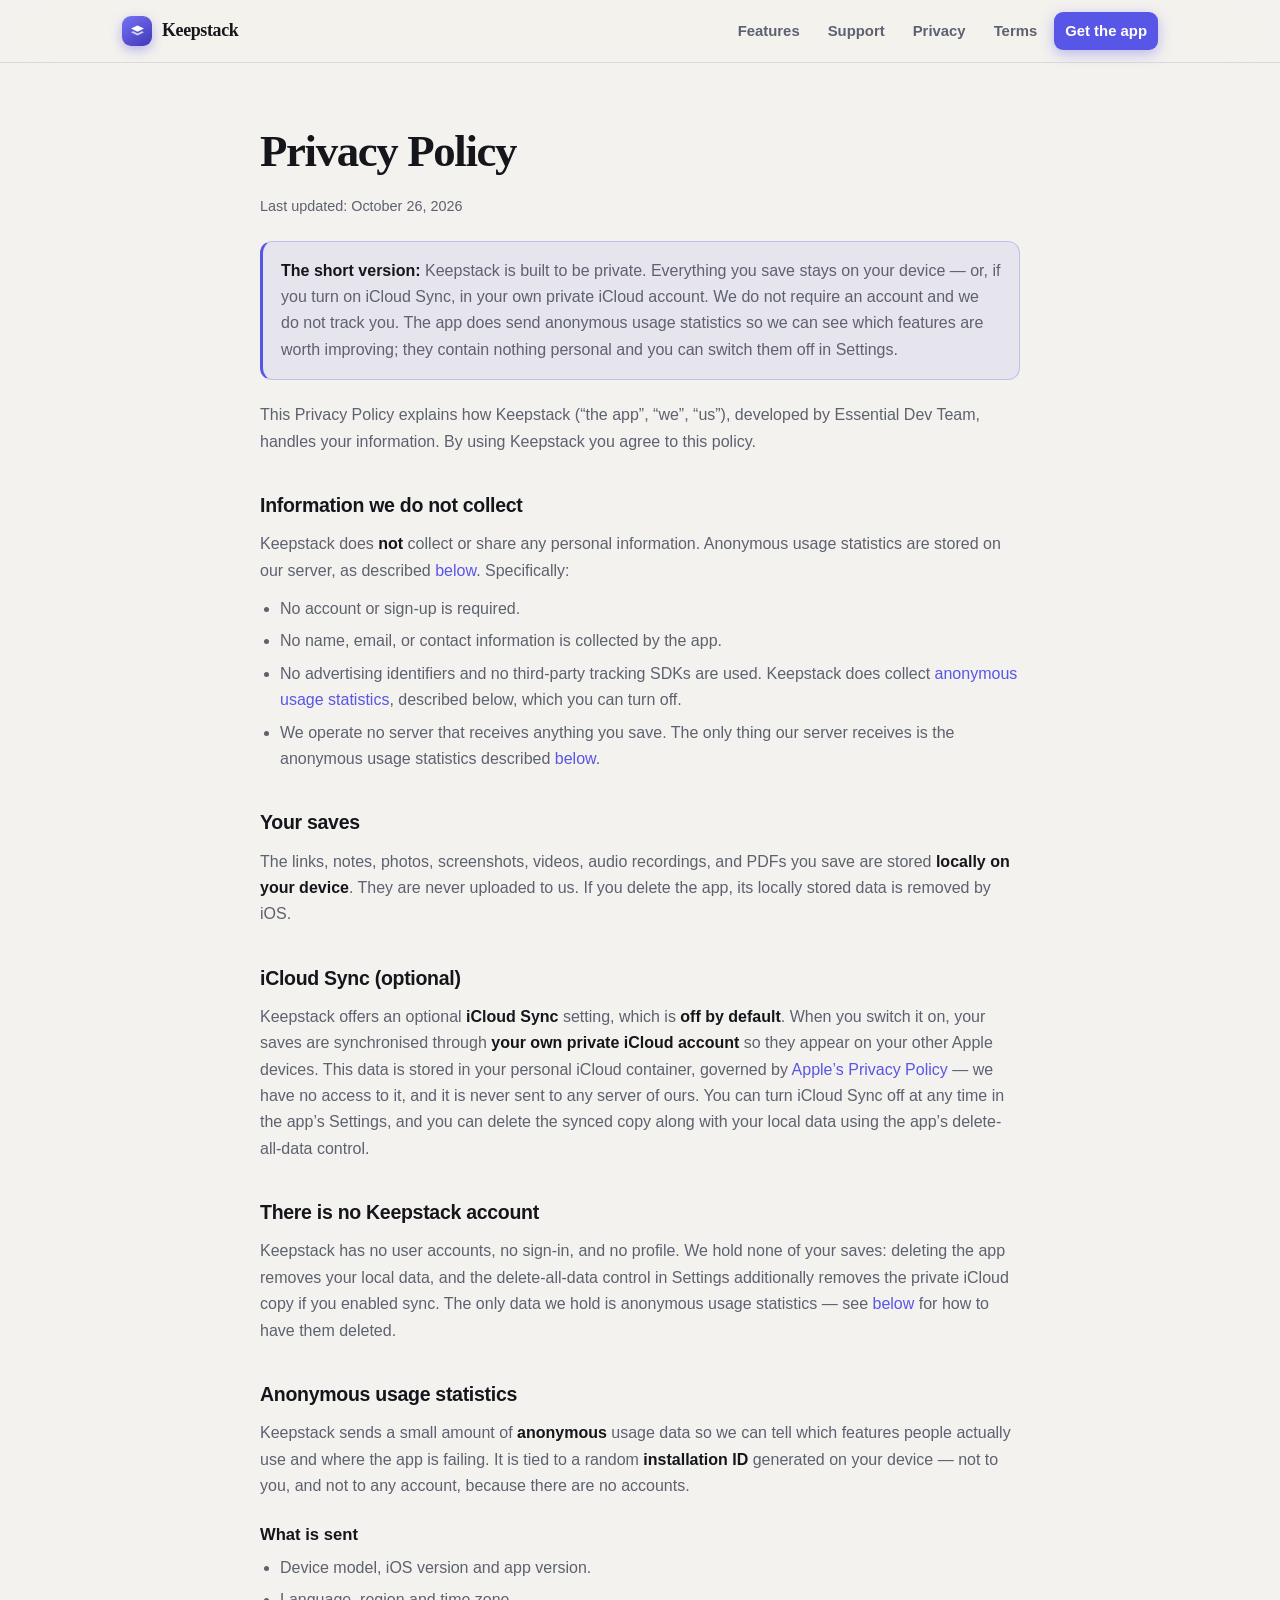
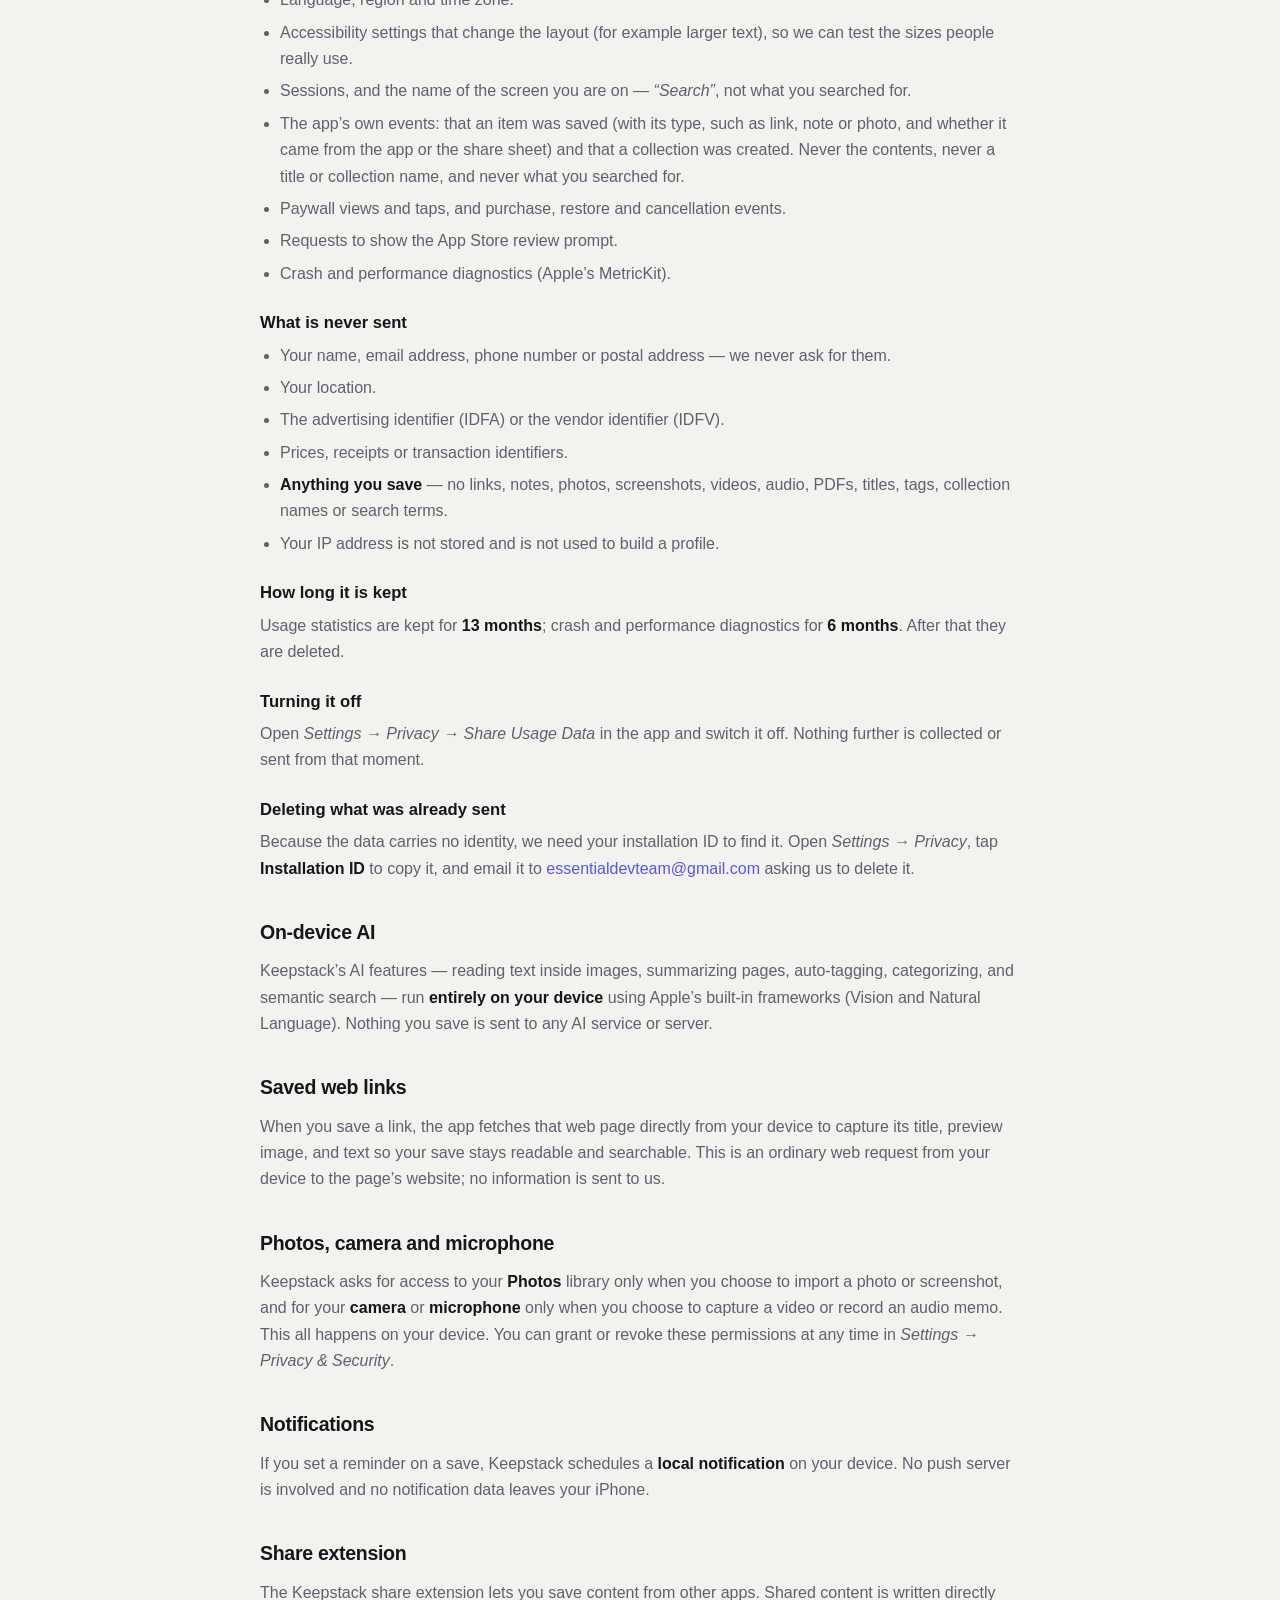
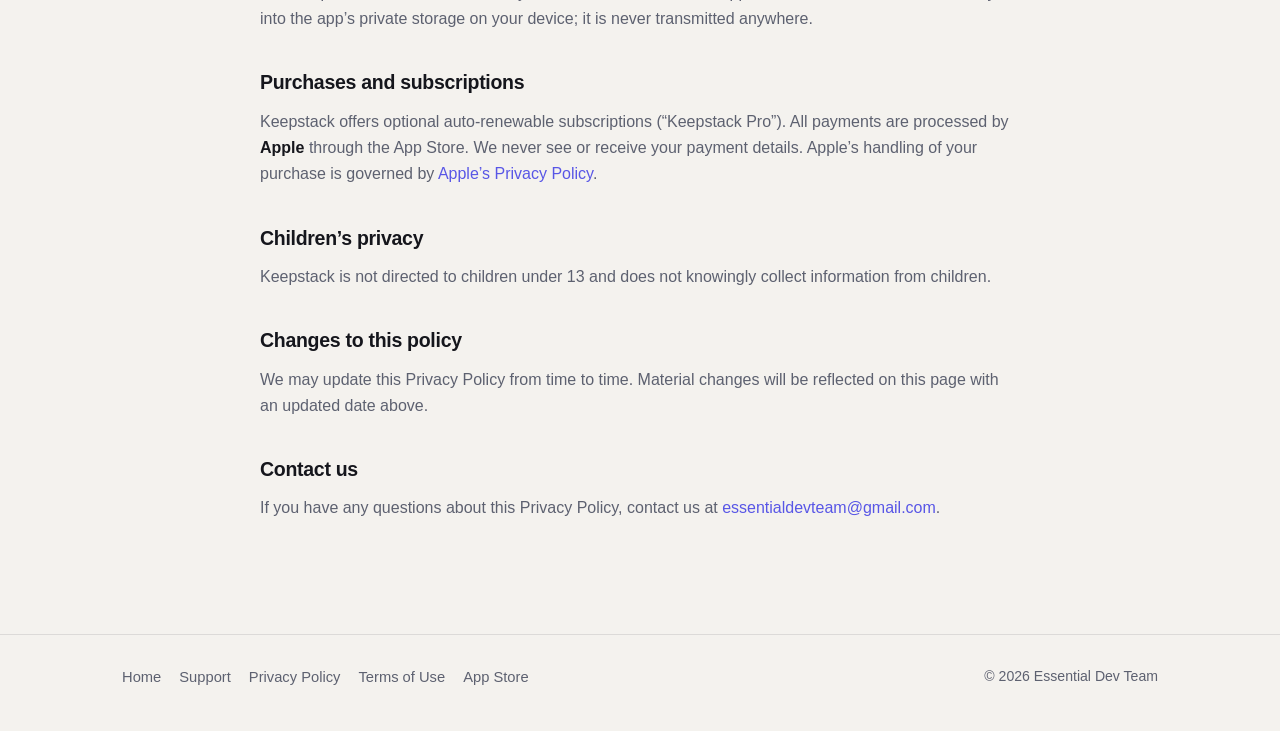
==== commit d47216b2: "Privacy: list the exact usage events Keepstack 1.3.1 sends Co-Authored-By: Claude Opus 5.5 <noreply@" ====
--- a/privacy.html
+++ b/privacy.html
@@ -34,7 +34,7 @@
   </header>
   <main class="wrap doc">
     <h1>Privacy Policy</h1>
-    <p class="updated">Last updated: October 9, 2026</p>
+    <p class="updated">Last updated: October 26, 2026</p>
 
     <div class="callout">
       <strong>The short version:</strong> Keepstack is built to be private. Everything you save stays on your device — or, if you turn on iCloud Sync, in your own private iCloud account. We do not require an account and we do not track you. The app does send anonymous usage statistics so we can see which features are worth improving; they contain nothing personal and you can switch them off in Settings.
@@ -70,7 +70,7 @@
       <li>Language, region and time zone.</li>
       <li>Accessibility settings that change the layout (for example larger text), so we can test the sizes people really use.</li>
       <li>Sessions, and the name of the screen you are on — <em>“Search”</em>, not what you searched for.</li>
-      <li>The app’s own events: that an item was saved, a collection created, a reminder set, a search run. Never the contents, and never what you searched for.</li>
+      <li>The app’s own events: that an item was saved (with its type, such as link, note or photo, and whether it came from the app or the share sheet) and that a collection was created. Never the contents, never a title or collection name, and never what you searched for.</li>
       <li>Paywall views and taps, and purchase, restore and cancellation events.</li>
       <li>Requests to show the App Store review prompt.</li>
       <li>Crash and performance diagnostics (Apple’s MetricKit).</li>
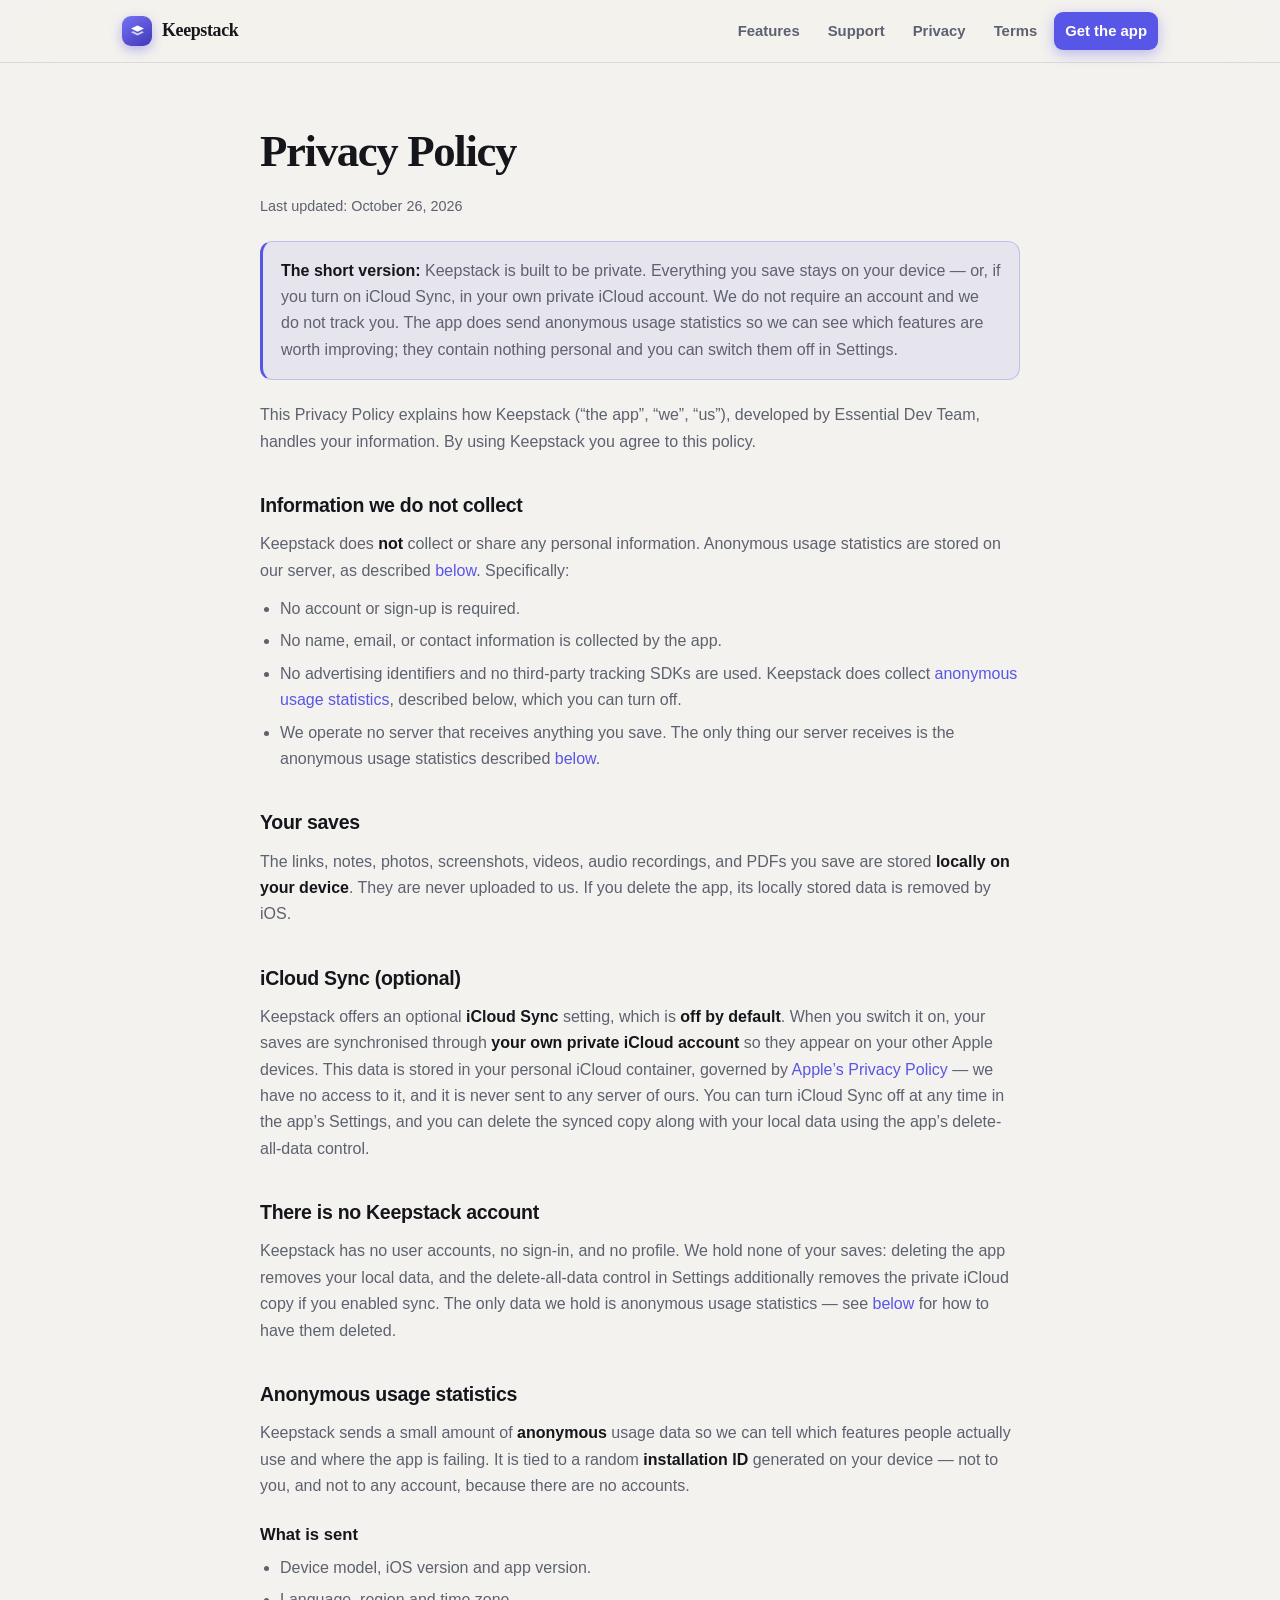
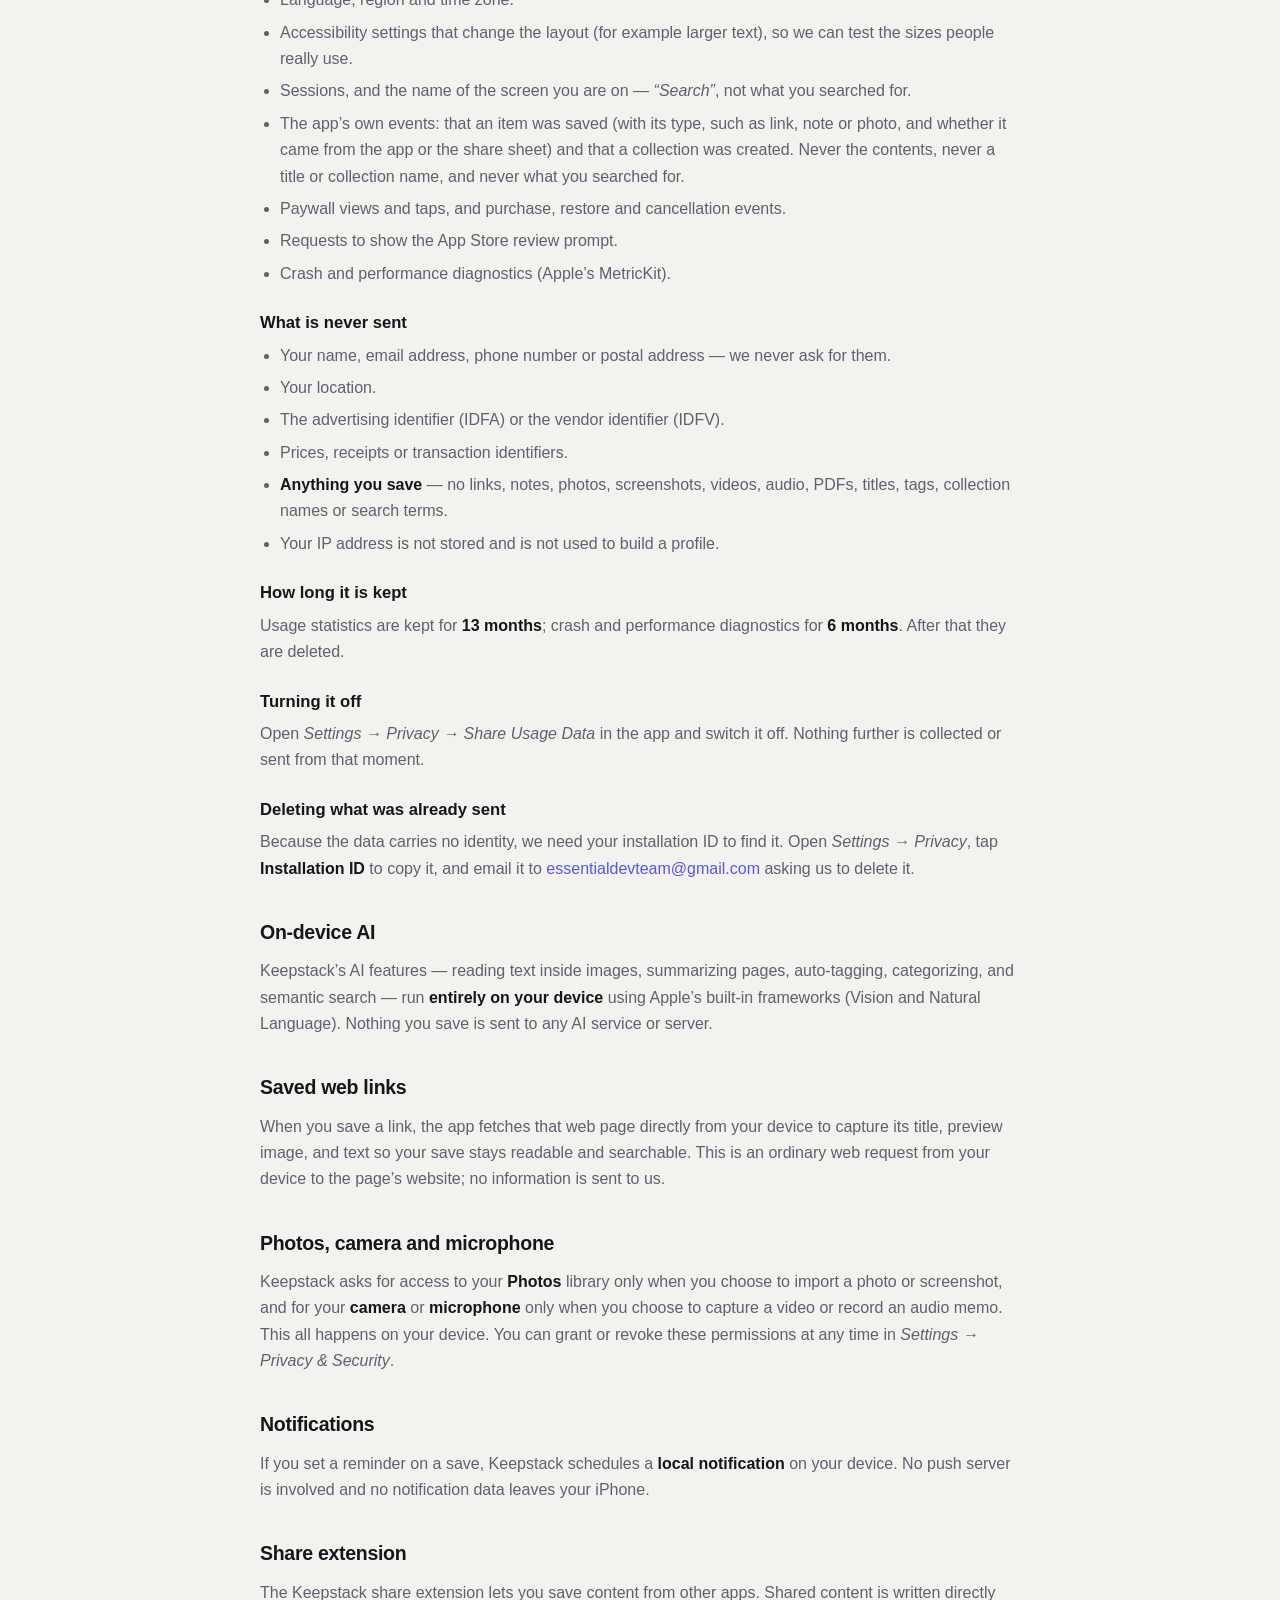
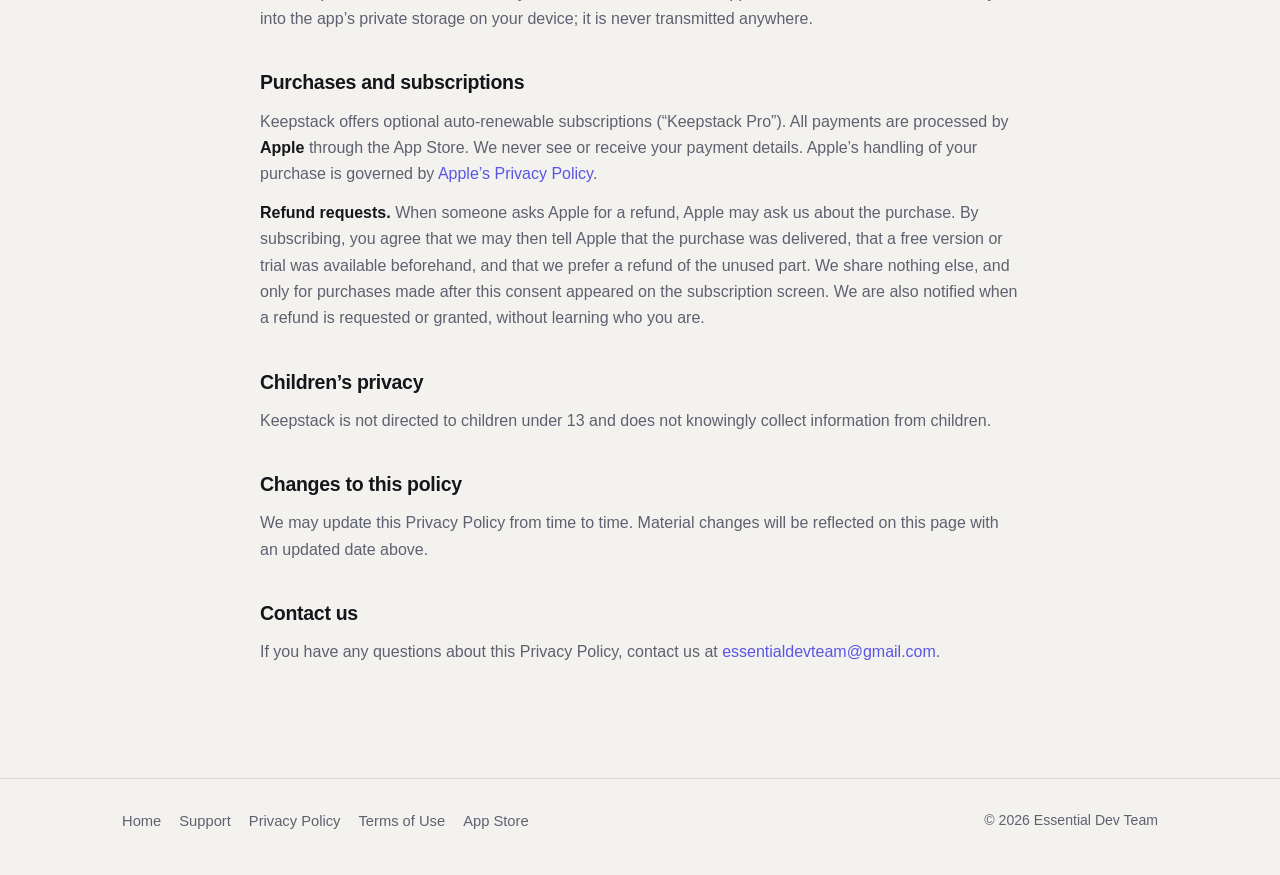
==== commit c8072d84: "Privacy: Refund requests paragraph (consent line on the 1.3.1 paywall) Co-Authored-By: Claude Opus 5" ====
--- a/privacy.html
+++ b/privacy.html
@@ -112,6 +112,7 @@
 
     <h2>Purchases and subscriptions</h2>
     <p>Keepstack offers optional auto-renewable subscriptions (“Keepstack Pro”). All payments are processed by <strong>Apple</strong> through the App Store. We never see or receive your payment details. Apple’s handling of your purchase is governed by <a href="https://www.apple.com/legal/privacy/">Apple’s Privacy Policy</a>.</p>
+    <p><strong>Refund requests.</strong> When someone asks Apple for a refund, Apple may ask us about the purchase. By subscribing, you agree that we may then tell Apple that the purchase was delivered, that a free version or trial was available beforehand, and that we prefer a refund of the unused part. We share nothing else, and only for purchases made after this consent appeared on the subscription screen. We are also notified when a refund is requested or granted, without learning who you are.</p>
 
     <h2>Children’s privacy</h2>
     <p>Keepstack is not directed to children under 13 and does not knowingly collect information from children.</p>
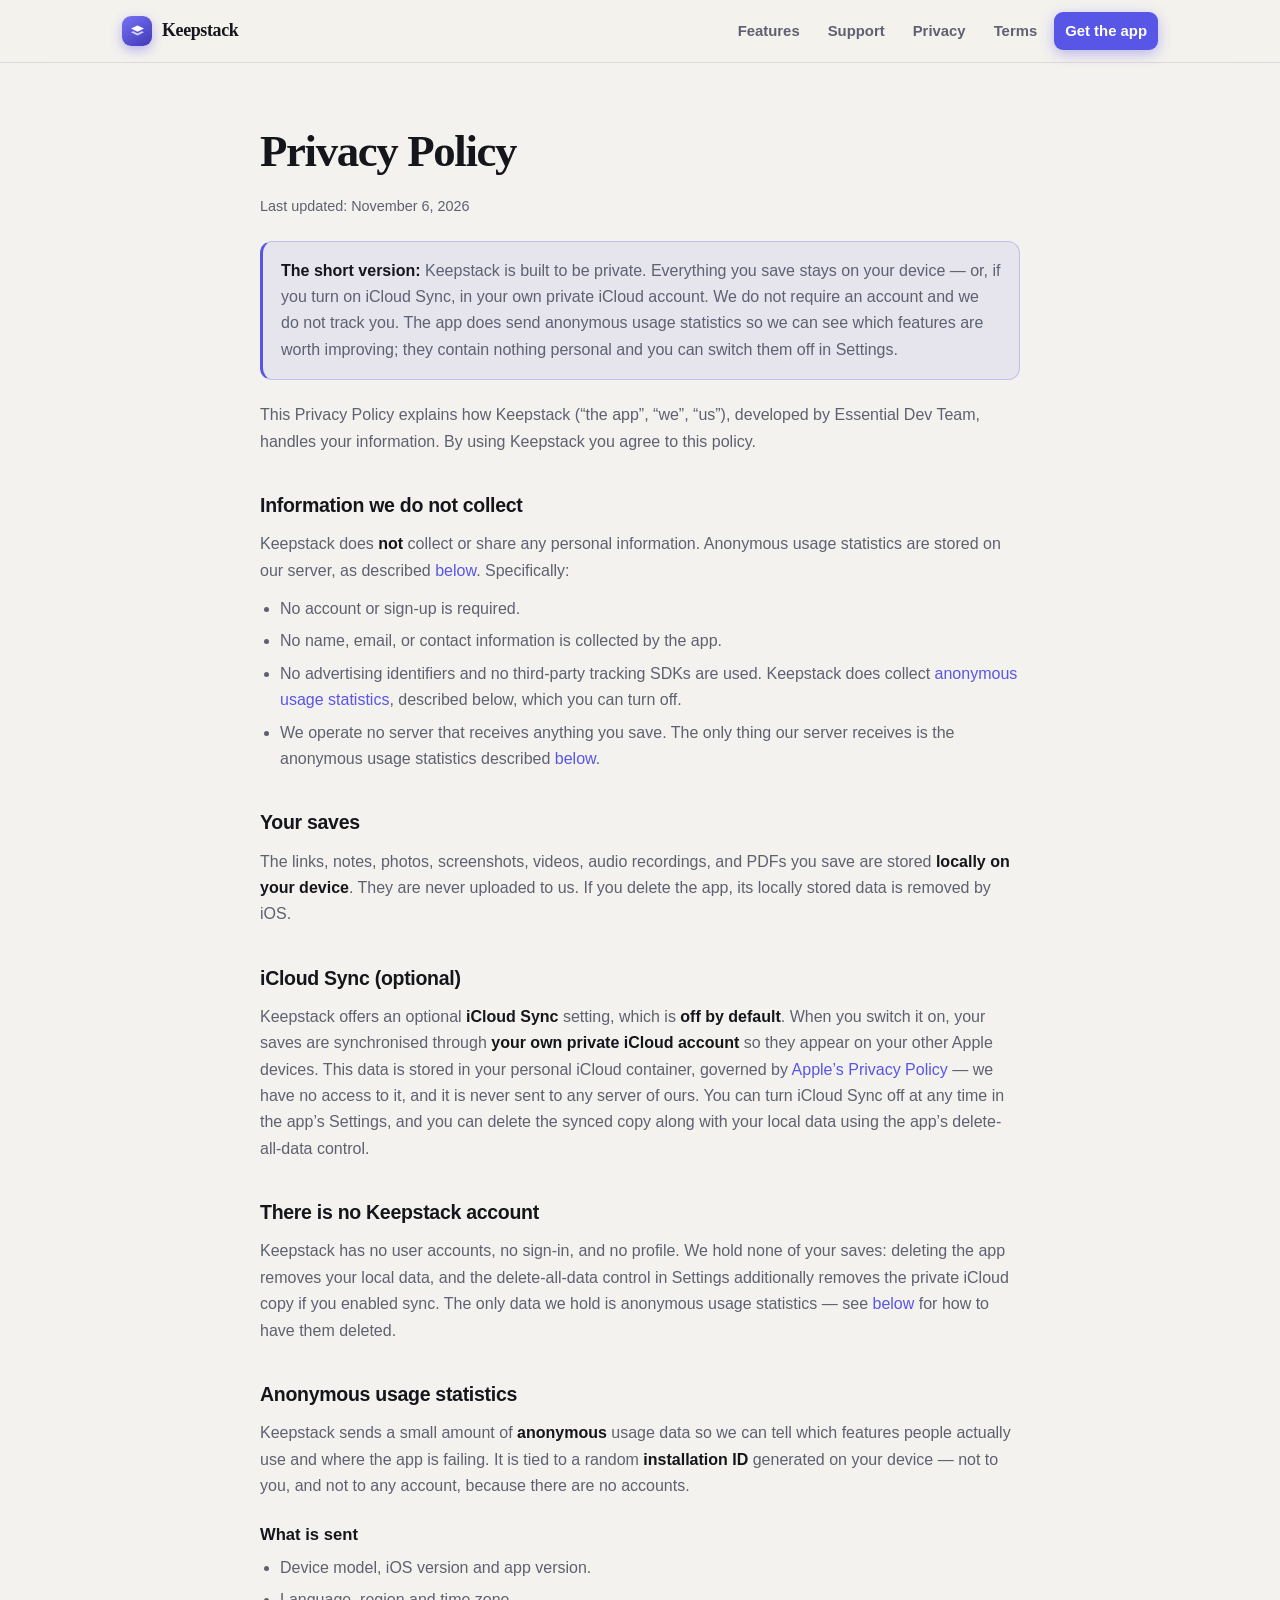
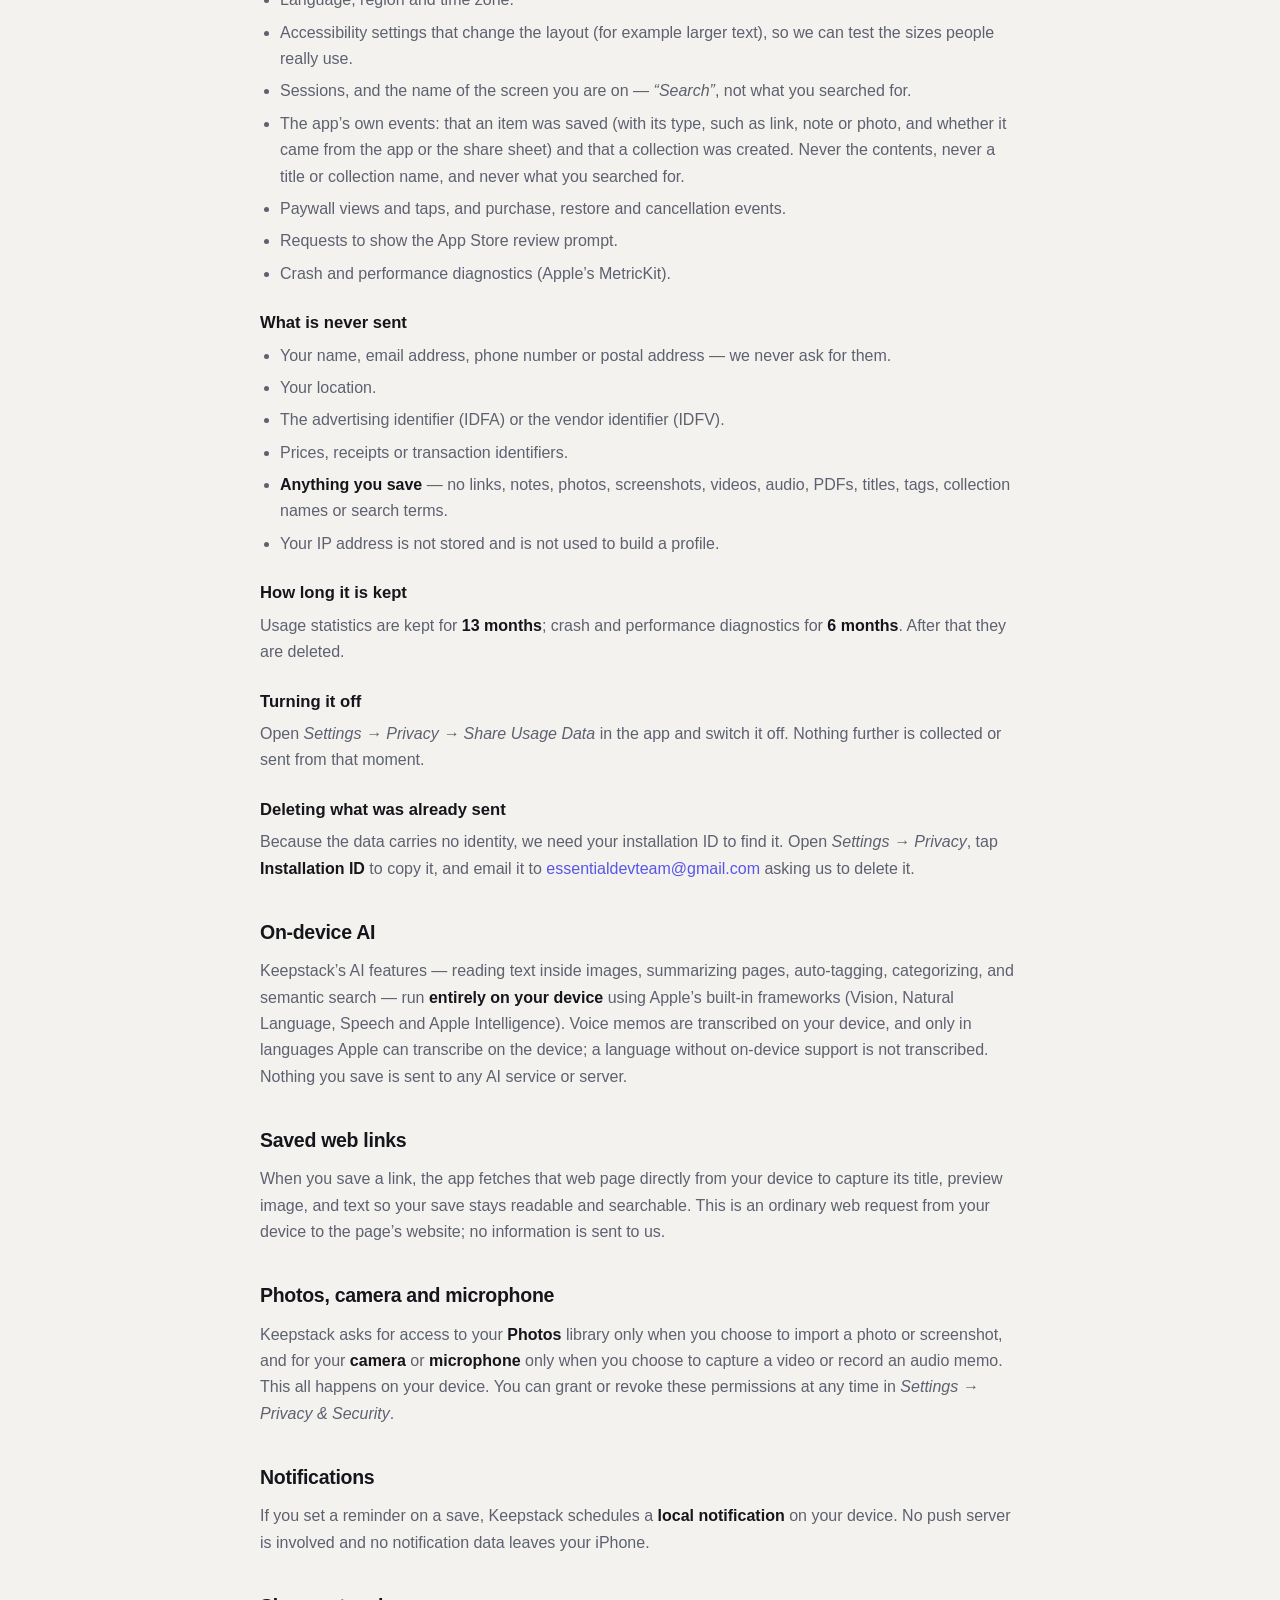
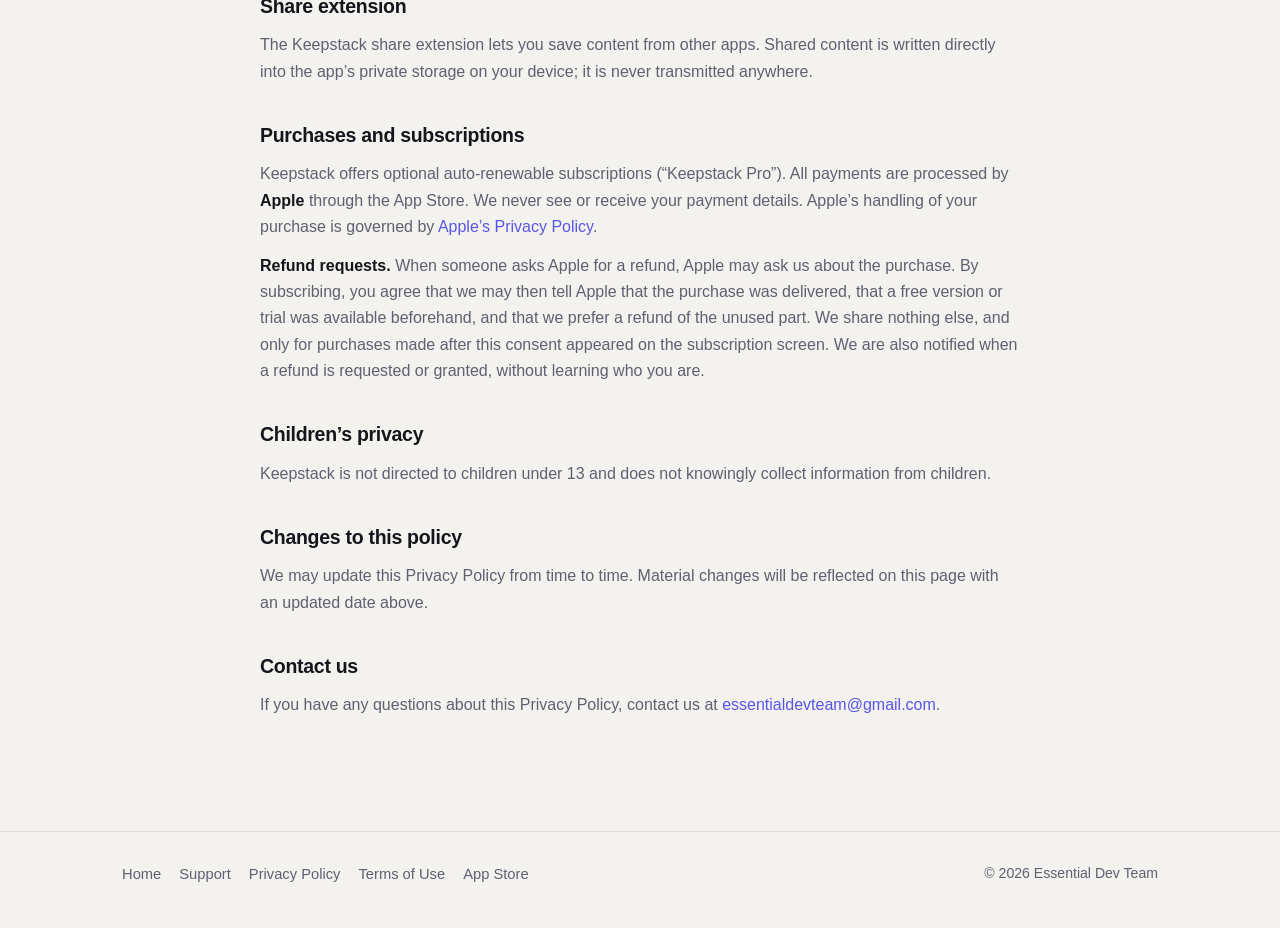
==== commit dadedb11: "1.3.2: saving is free and unlimited, Pro list, voice memos on-device only, Settings paths, iPad, dat" ====
--- a/privacy.html
+++ b/privacy.html
@@ -34,7 +34,7 @@
   </header>
   <main class="wrap doc">
     <h1>Privacy Policy</h1>
-    <p class="updated">Last updated: October 26, 2026</p>
+    <p class="updated">Last updated: November 6, 2026</p>
 
     <div class="callout">
       <strong>The short version:</strong> Keepstack is built to be private. Everything you save stays on your device — or, if you turn on iCloud Sync, in your own private iCloud account. We do not require an account and we do not track you. The app does send anonymous usage statistics so we can see which features are worth improving; they contain nothing personal and you can switch them off in Settings.
@@ -96,7 +96,7 @@
     <p>Because the data carries no identity, we need your installation ID to find it. Open <em>Settings → Privacy</em>, tap <strong>Installation ID</strong> to copy it, and email it to <a href="mailto:essentialdevteam@gmail.com?subject=Keepstack%20data%20deletion">essentialdevteam@gmail.com</a> asking us to delete it.</p>
 
     <h2>On-device AI</h2>
-    <p>Keepstack’s AI features — reading text inside images, summarizing pages, auto-tagging, categorizing, and semantic search — run <strong>entirely on your device</strong> using Apple’s built-in frameworks (Vision and Natural Language). Nothing you save is sent to any AI service or server.</p>
+    <p>Keepstack’s AI features — reading text inside images, summarizing pages, auto-tagging, categorizing, and semantic search — run <strong>entirely on your device</strong> using Apple’s built-in frameworks (Vision, Natural Language, Speech and Apple Intelligence). Voice memos are transcribed on your device, and only in languages Apple can transcribe on the device; a language without on-device support is not transcribed. Nothing you save is sent to any AI service or server.</p>
 
     <h2>Saved web links</h2>
     <p>When you save a link, the app fetches that web page directly from your device to capture its title, preview image, and text so your save stays readable and searchable. This is an ordinary web request from your device to the page’s website; no information is sent to us.</p>
